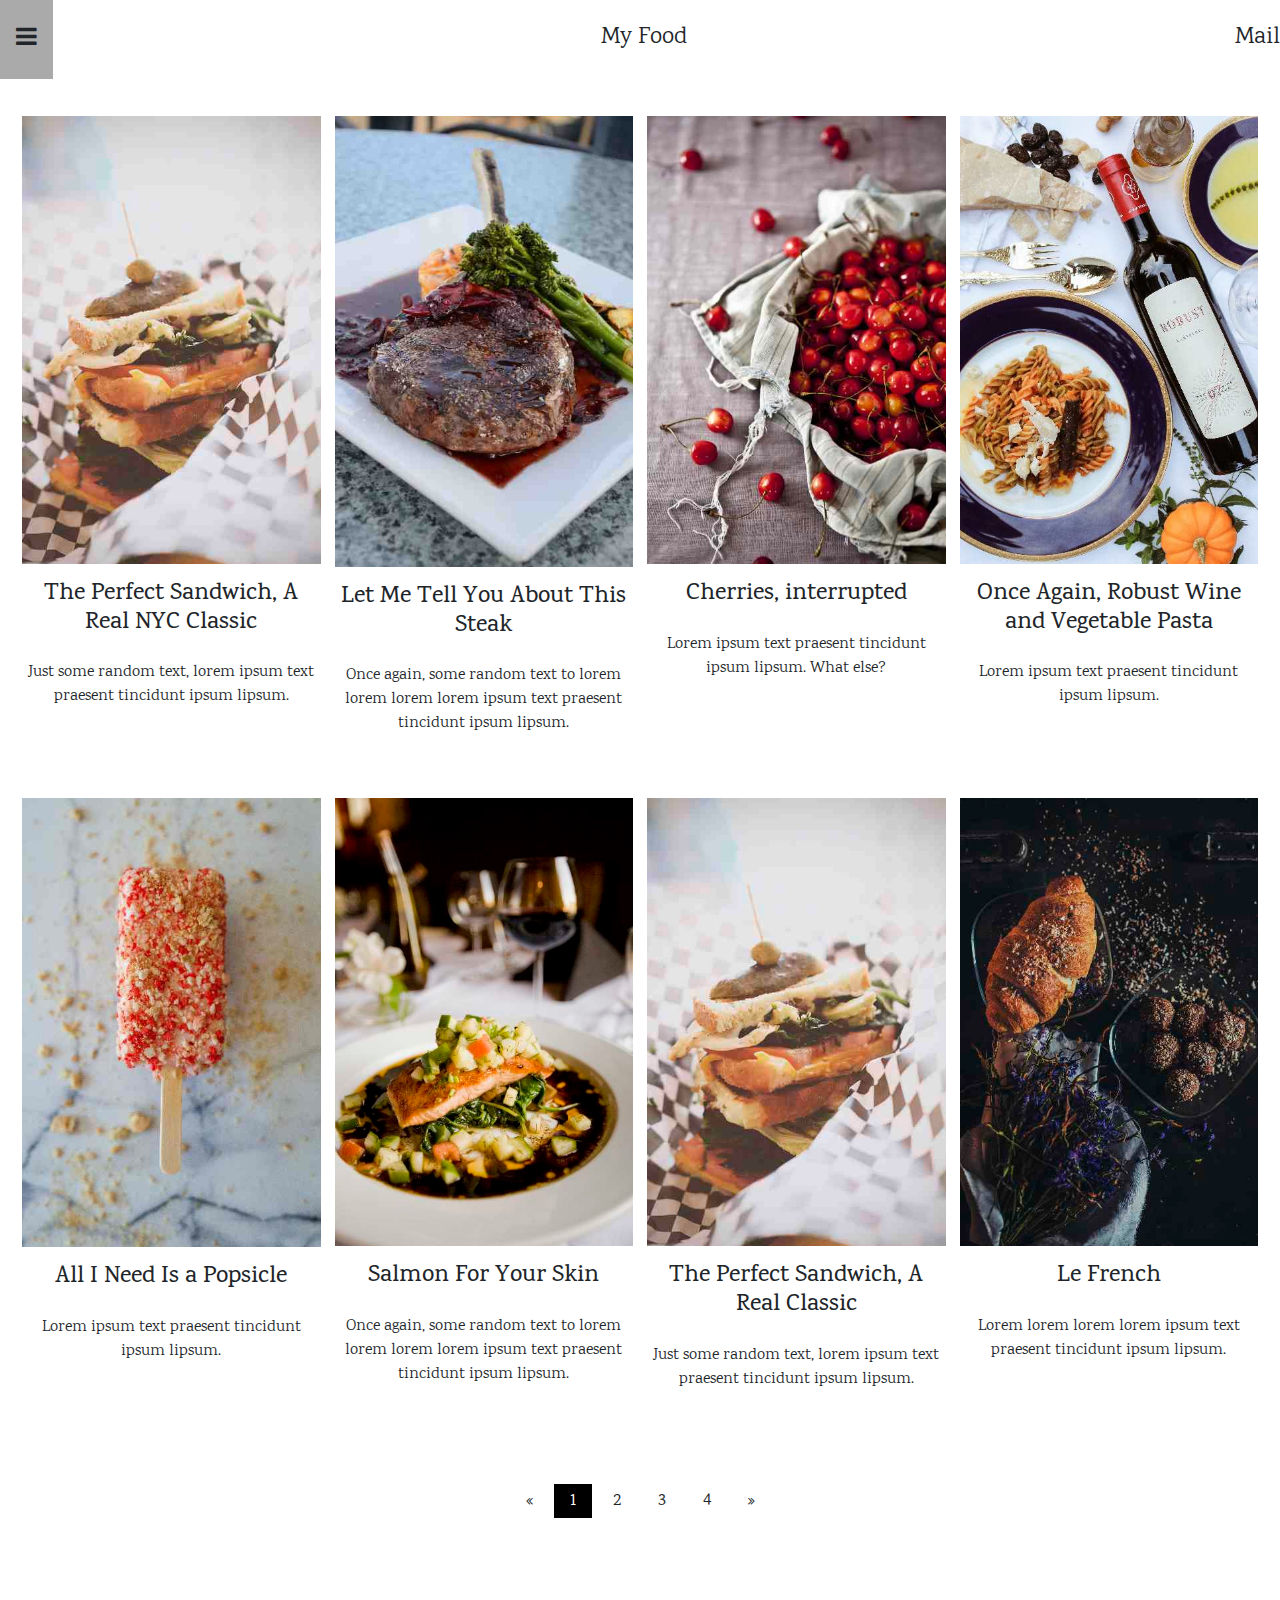
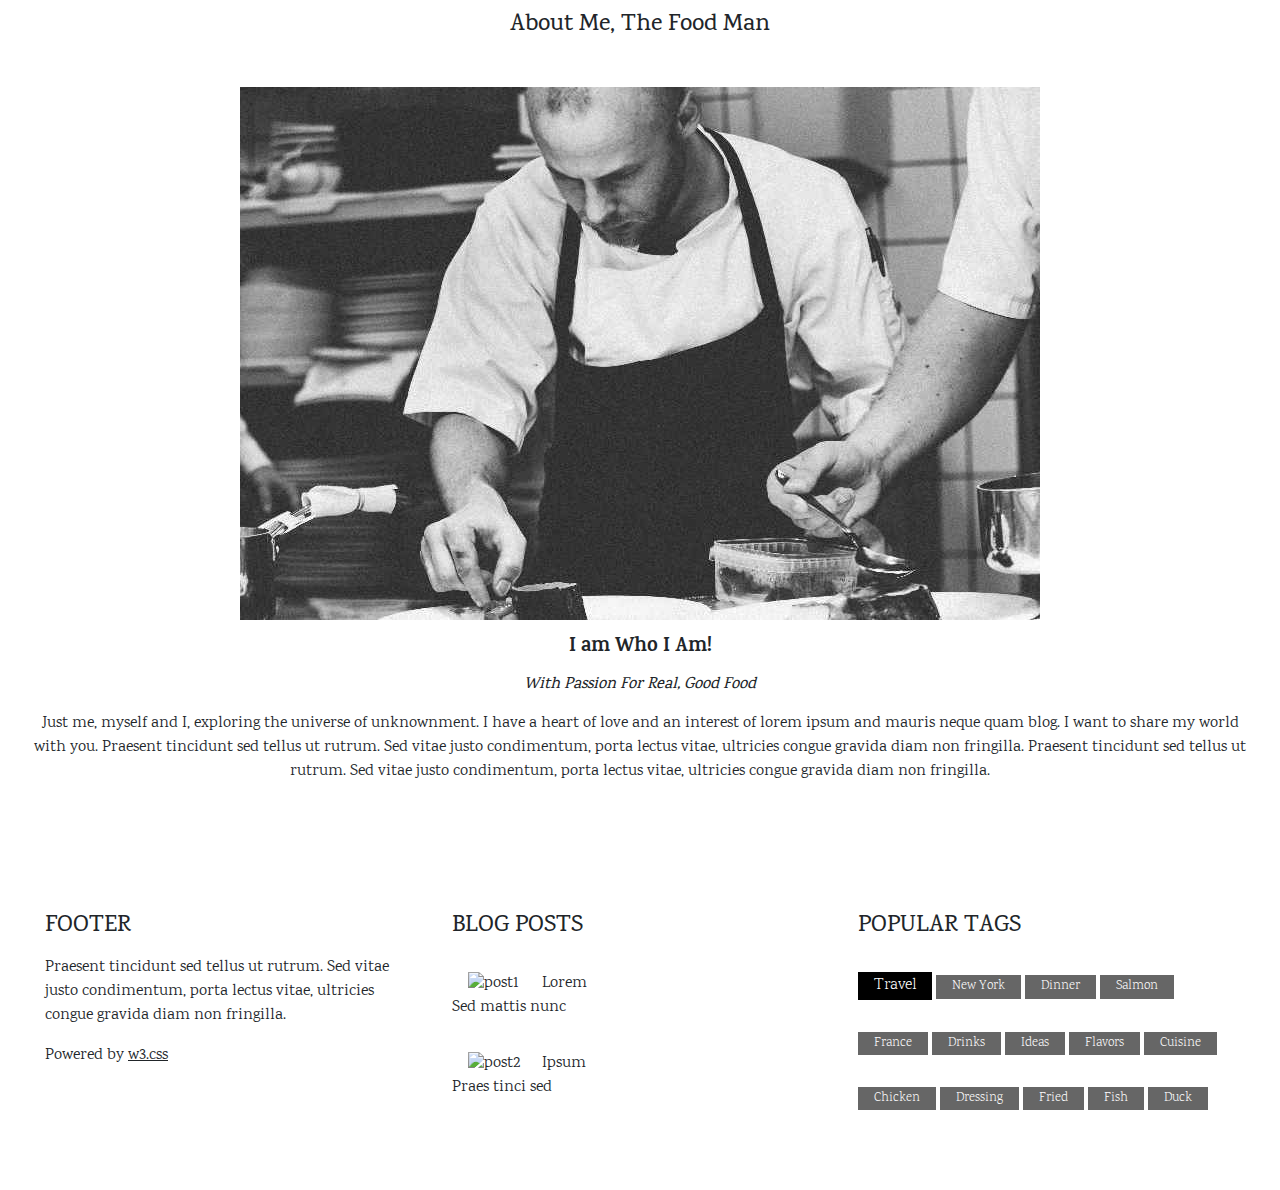
==== index.html @ 3007dddf "Initial commit" ====
<!DOCTYPE html>
<html lang="en">
<head>
    <meta charset="UTF-8">
    <meta http-equiv="X-UA-Compatible" content="IE=edge">
    <meta name="viewport" content="width=device-width, initial-scale=1.0">
    <!-- custom css link -->
    <link rel="stylesheet" href="indexCSS.css">
    <!-- bootstrap link -->
    <link rel="stylesheet" href="bootstrap.css">
    <!-- font awesome link -->
    <link rel="stylesheet" href="https://cdnjs.cloudflare.com/ajax/libs/font-awesome/4.7.0/css/font-awesome.min.css">
    <!-- google fonts -->
    <link rel="stylesheet" href="https://fonts.googleapis.com/css?family=Karma">
    <!-- link custom javascript -->
    <script src="indexJS.js"></script>
    <title>Food Blog</title>
</head>
<body>

    <!-- side navbar -->
     <nav class="position-fixed vh-100 display-6 font-weight-normal bg-white" id="side-nav">
        <a href="#link" class="d-block w-100 pl-4 py-4" onclick="closeSideNav()">Close Menu</a>
        <div>
            <a href="#food" class="d-block w-100 pl-4 py-4">Food</a>
            <a href="#about" class="d-block w-100 pl-4 py-4">About</a>
        </div>
    </nav>
    
    <div class="main-content mx-auto">

        <!-- top bar -->
        <div class="display-6 font-weight-normal bg-white position-fixed fixed-top" id="top-bar">
            <div class="overflow-auto mx-auto" style="max-width: 1400px;">
                <div class="float-left px-3 py-4" onclick="openSideNav()"><i class="fa fa-bars"></i></div>
                <div class="float-right py-4">Mail</div>
                <div class="py-4 text-center">My Food</div>
            </div>
        </div>

        <!-- food section -->
        <div class="container" id="food">

            <!-- food images and description -->
            <div class="row">
                <div class="col-sm-3 col-12 my-3 no-gutters">
                    <div class="container-fluid">
                        <img src="foodBlog-images/dish1.jpg" class="w-100" alt="Sandwich">
                        <h1>The Perfect Sandwich, A Real NYC Classic</h1>
                        <p>Just some random text, lorem ipsum text praesent tincidunt ipsum lipsum.</p>
                    </div>
                </div>
                <div class="col-sm-3 col-12 my-3 no-gutters">
                    <div class="container-fluid">
                        <img src="foodBlog-images/dish2.jpg" class="w-100" alt="Steak">
                        <h1>Let Me Tell You About This Steak</h1>
                        <p>Once again, some random text to lorem lorem lorem lorem ipsum text praesent tincidunt ipsum lipsum.</p>
                    </div>
                </div>
                <div class="col-sm-3 col-12 my-3 no-gutters">
                    <div class="container-fluid">
                        <img src="foodBlog-images/dish3.jpg" class="w-100" alt="Cherries">
                        <h1>Cherries, interrupted</h1>
                        <p>Lorem ipsum text praesent tincidunt ipsum lipsum. What else?</p>
                    </div>
                </div>
                <div class="col-sm-3 col-12 my-3 no-gutters">
                    <div class="container-fluid">
                        <img src="foodBlog-images/dish4.jpg" class="w-100" alt="Pasta">
                        <h1>Once Again, Robust Wine and Vegetable Pasta</h1>
                        <p>Lorem ipsum text praesent tincidunt ipsum lipsum.</p>
                    </div>
                </div>
                <div class="col-sm-3 col-12 my-3 no-gutters">
                    <div class="container-fluid">
                        <img src="foodBlog-images/dish5.jpg" class="w-100" alt="Popsicle">
                        <h1>All I Need Is a Popsicle</h1>
                        <p>Lorem ipsum text praesent tincidunt ipsum lipsum.</p>
                    </div>
                </div>
                <div class="col-sm-3 col-12 my-3 no-gutters">
                    <div class="container-fluid">
                        <img src="foodBlog-images/dish6.jpg" class="w-100" alt="Salmon">
                        <h1>Salmon For Your Skin</h1>
                        <p>Once again, some random text to lorem lorem lorem lorem ipsum text praesent tincidunt ipsum lipsum.</p>
                    </div>
                </div>
                <div class="col-sm-3 col-12 my-3 no-gutters">
                    <div class="container-fluid">
                        <img src="foodBlog-images/dish7.jpg" class="w-100" alt="Sandwich">
                        <h1>The Perfect Sandwich, A Real Classic</h1>
                        <p>Just some random text, lorem ipsum text praesent tincidunt ipsum lipsum.</p>
                    </div>
                </div>
                <div class="col-sm-3 col-12 my-3 no-gutters">
                    <div class="container-fluid">
                        <img src="foodBlog-images/dish8.jpg" class="w-100" alt="Croissant">
                        <h1>Le French</h1>
                        <p>Lorem lorem lorem lorem ipsum text praesent tincidunt ipsum lipsum.</p>
                    </div>
                </div>
            </div>

            <!-- pagination -->
            <div class="pagination justify-content-center">
                <div style="font-size: 18px;">
                    <a href="#link1" class="px-3 py-1"><i class="fa fa-angle-double-left"></i></a>
                    <a href="#link1" class="bg-dark text-white px-3 py-1">1</a>
                    <a href="#link1" class="px-3 py-1">2</a>
                    <a href="#link1" class="px-3 py-1">3</a>
                    <a href="#link1" class="px-3 py-1">4</a>
                    <a href="#link1" class="px-3 py-1"><i class="fa fa-angle-double-right"></i></a>
                </div>
            </div>
        </div>

        <!-- about section -->
        <div class="container py-5" id="about">
            <h1 class="text-center my-5">About Me, The Food Man</h1>
            <div class="container">
                <img src="foodBlog-images/chef.jpg" class="d-block mx-auto" alt="Chef">
                <h2 class="text-center my-3">I am Who I Am!</h2>
                <h4 class="text-center my-3"><i>With Passion For Real, Good Food</i></h4>
                <p class="text-center my-3">Just me, myself and I, exploring the universe of unknownment.
                    I have a heart of love and an interest of lorem ipsum and mauris neque quam blog.
                    I want to share my world with you. Praesent tincidunt sed tellus ut rutrum.
                    Sed vitae justo condimentum, porta lectus vitae, ultricies congue gravida diam non fringilla.
                    Praesent tincidunt sed tellus ut rutrum. Sed vitae justo condimentum, porta lectus vitae, ultricies congue gravida diam non fringilla.</p>
            </div>
        </div>

        <!-- footer section -->
        <div class="container py-5" id="footer">
            <div class="row">
                <div class="col-sm-4 col-12">
                    <div class="container no-gutters">
                        <h1 class="text-left my-3">FOOTER</h1>
                        <p class="text-left my-3">Praesent tincidunt sed tellus ut rutrum.
                            Sed vitae justo condimentum, porta lectus vitae, ultricies congue gravida diam non fringilla.</p>
                        <p class="text-left my-3">Powered by <a href="#link" class="text-decoration-underline">w3.css</a></p>

                    </div>
                </div>
                <div class="col-sm-4 col-12">
                    <div class="container no-gutters">
                        <h1 class="text-left  my-3">BLOG POSTS</h1>
                        <ul class="list-unstyled">
                            <li class="py-3"><img src="foodblog-images/popular-post1.jpg" class="px-3 float-left" alt="post1"><span>Lorem</span><br><span>Sed mattis nunc</span></li>
                            <li class="py-3"><img src="foodblog-images/popular-post2.jpg" class="px-3 float-left" alt="post2"><span>Ipsum</span><br><span>Praes tinci sed</span></li>
                        </ul>
                    </div>
                </div>
                <div class="col-sm-4 col-12">
                    <div class="container no-gutters">
                        <h1 class="text-left  my-3">POPULAR TAGS</h1>
                        <div>
                            <p>
                                <span class="bg-dark display-7 text-white py-1 px-3 my-3 d-inline-block">Travel</span>
                                <span class="bg-grey display-8 text-white py-1 px-3 my-3 d-inline-block">New York</span>
                                <span class="bg-grey display-8 text-white py-1 px-3 my-3 d-inline-block">Dinner</span>
                                <span class="bg-grey display-8 text-white py-1 px-3 my-3 d-inline-block">Salmon</span>
                                <span class="bg-grey display-8 text-white py-1 px-3 my-3 d-inline-block">France</span>
                                <span class="bg-grey display-8 text-white py-1 px-3 my-3 d-inline-block">Drinks</span>
                                <span class="bg-grey display-8 text-white py-1 px-3 my-3 d-inline-block">Ideas</span>
                                <span class="bg-grey display-8 text-white py-1 px-3 my-3 d-inline-block">Flavors</span>
                                <span class="bg-grey display-8 text-white py-1 px-3 my-3 d-inline-block">Cuisine</span>
                                <span class="bg-grey display-8 text-white py-1 px-3 my-3 d-inline-block">Chicken</span>
                                <span class="bg-grey display-8 text-white py-1 px-3 my-3 d-inline-block">Dressing</span>
                                <span class="bg-grey display-8 text-white py-1 px-3 my-3 d-inline-block">Fried</span>
                                <span class="bg-grey display-8 text-white py-1 px-3 my-3 d-inline-block">Fish</span>
                                <span class="bg-grey display-8 text-white py-1 px-3 my-3 d-inline-block">Duck</span></p>
                        </div>

                    </div>
                </div>
            </div>
        </div>

    </div>
</body>
</html>
---- indexCSS.css ----
*{
    margin: 0;
    padding: 0;
    box-sizing: border-box;
    /* border: 1px solid red; */
}

html{
    scroll-behavior: smooth;
}

.main-content{
    max-width: 1400px;
}

body,h1,h2,h3,h4,h5,h6{
    font-family: "Karma", sans-serif !important;
}

/* top bar */

#top-bar div div:first-child:hover{
    background-color: #aaaaaa;
}

/* side bar */
#side-nav{
    min-width: 300px;
    width: 40%;
    top: 0;
    left: -1000%;
    z-index: 2000;
    color: #000 !important;
    transition: all 0.5s;
}

#side-nav a:hover{
    background-color: #cecece;
}

/* food scetion */

#food>div{
    padding: 100px 0px 50px 0px;
}

#food div div div h1{
    font-size: 24px;
    text-align: center;
    margin: 16px 0px 24px 0px;
}

#food>div>div>div>p{
    text-align: center;
    margin: 16px 0px 30px 0px;
}

/* pagination */
.pagination a i{
    font-size: 12px;
}

.pagination a:hover{
    color: #fff;
    background-color: #000;
}

/* about section */

#about h1{
    font-size: 24px;
}

#about div img{
    max-width: 100%;
    width: 800px;
}

#about div h2{
    font-size: 20px;
    font-weight: bold;
}

#about div h4{
    font-size: 16px;
}

#footer h1{
    font-size: 24px;
}

#footer img{
    width: 90px;
}

#footer ul li:hover{
    background-color: #cccccc;
}
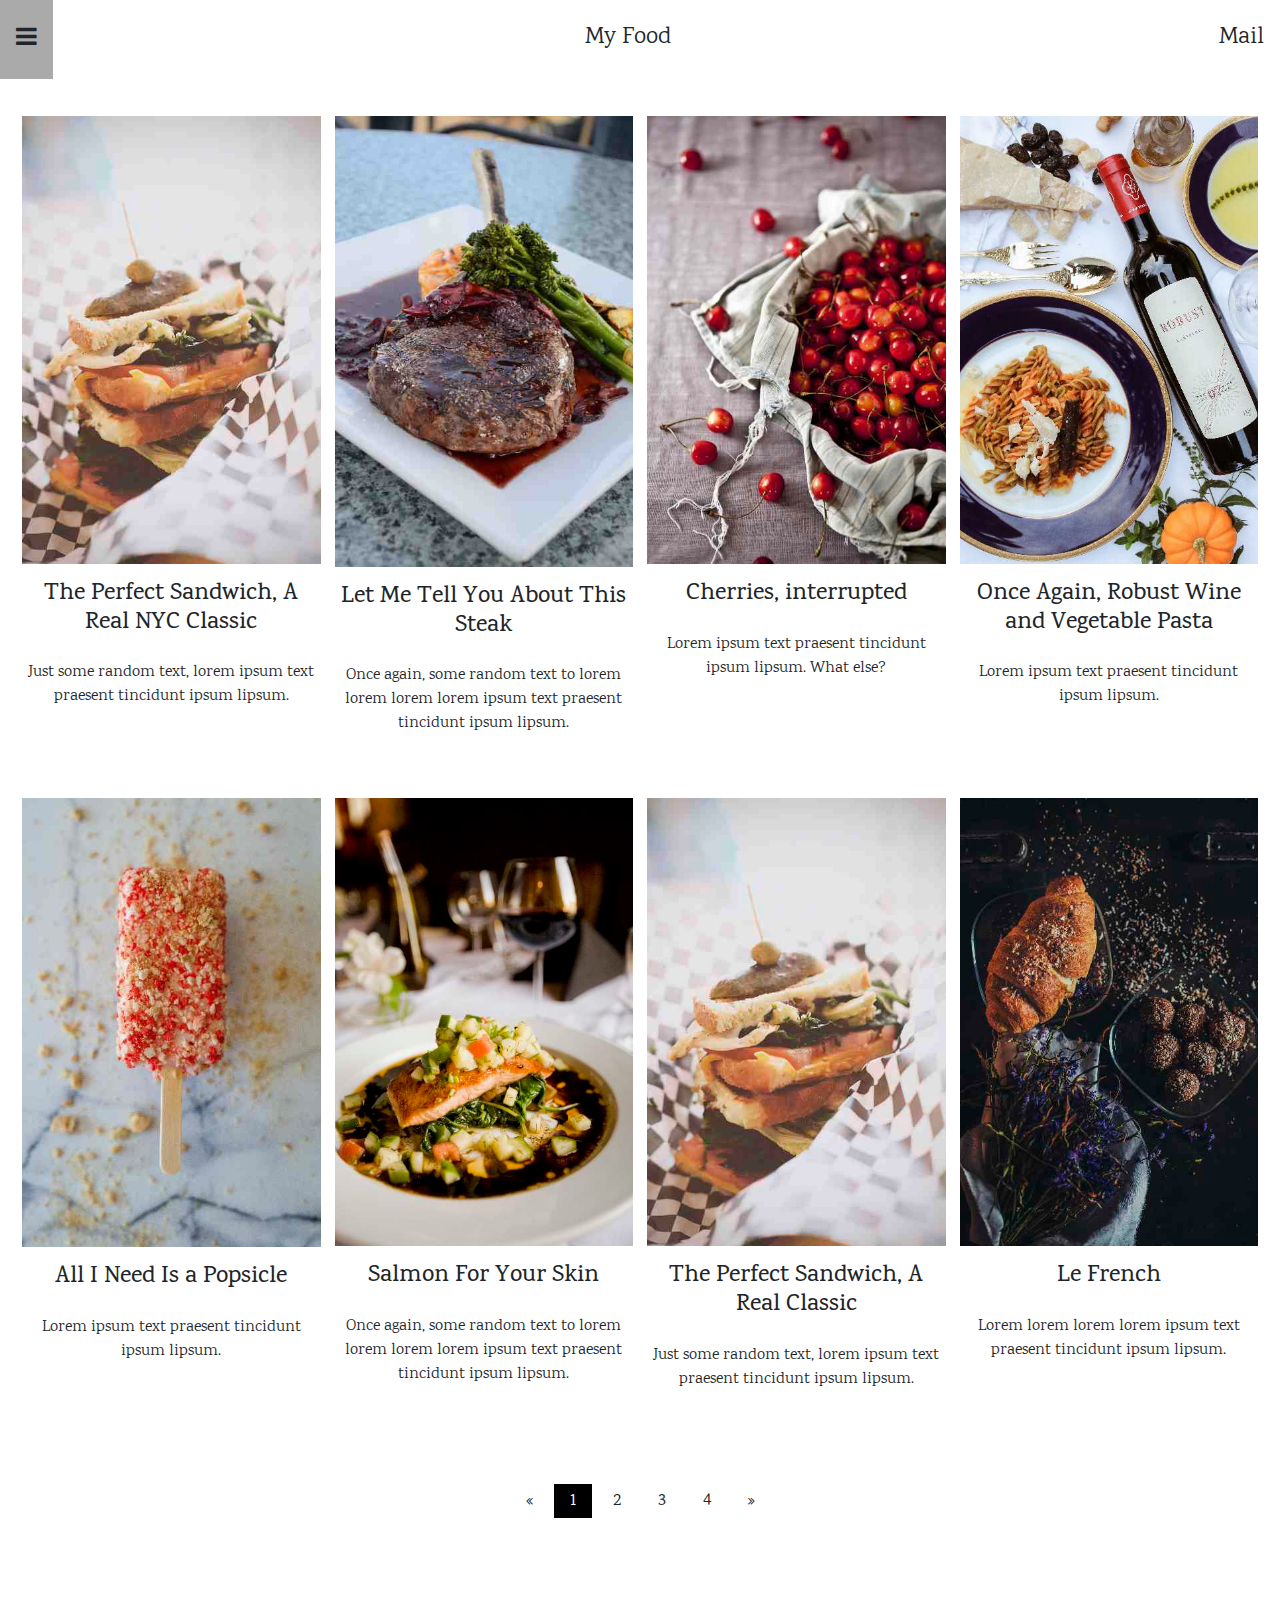
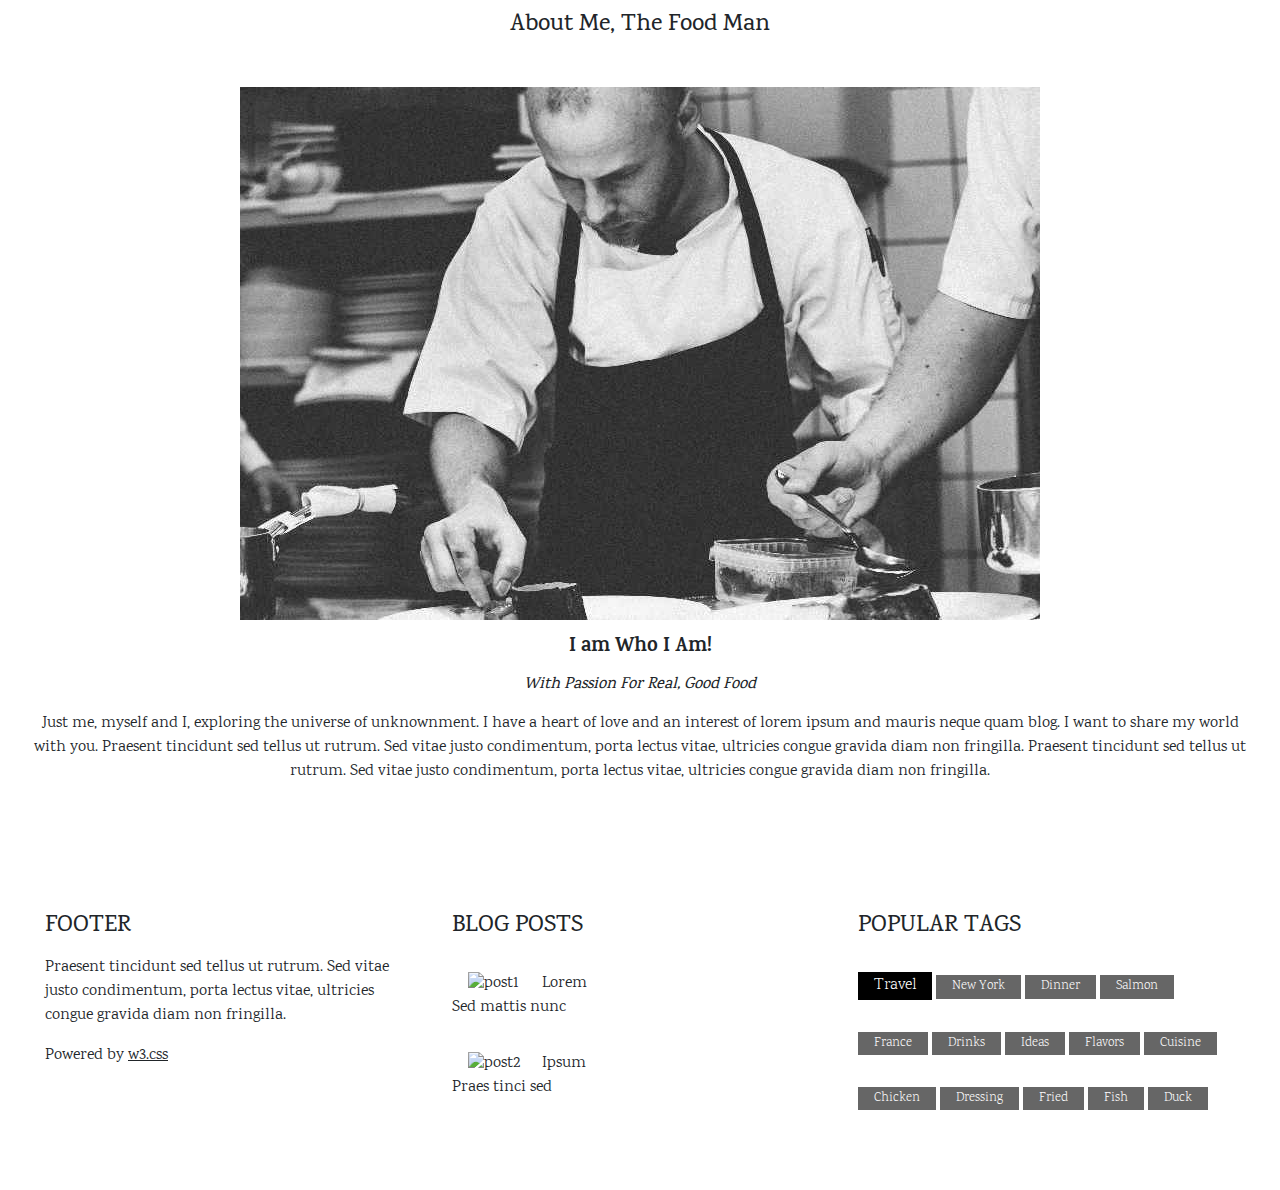
==== commit ed9e94c7: "Update top bar in index.html" ====
--- a/index.html
+++ b/index.html
@@ -33,8 +33,8 @@
         <div class="display-6 font-weight-normal bg-white position-fixed fixed-top" id="top-bar">
             <div class="overflow-auto mx-auto" style="max-width: 1400px;">
                 <div class="float-left px-3 py-4" onclick="openSideNav()"><i class="fa fa-bars"></i></div>
-                <div class="float-right py-4">Mail</div>
-                <div class="py-4 text-center">My Food</div>
+                <div class="float-right px-3 py-4">Mail</div>
+                <div class="py-4 text-center"><a href="#food">My Food</a></div>
             </div>
         </div>
 
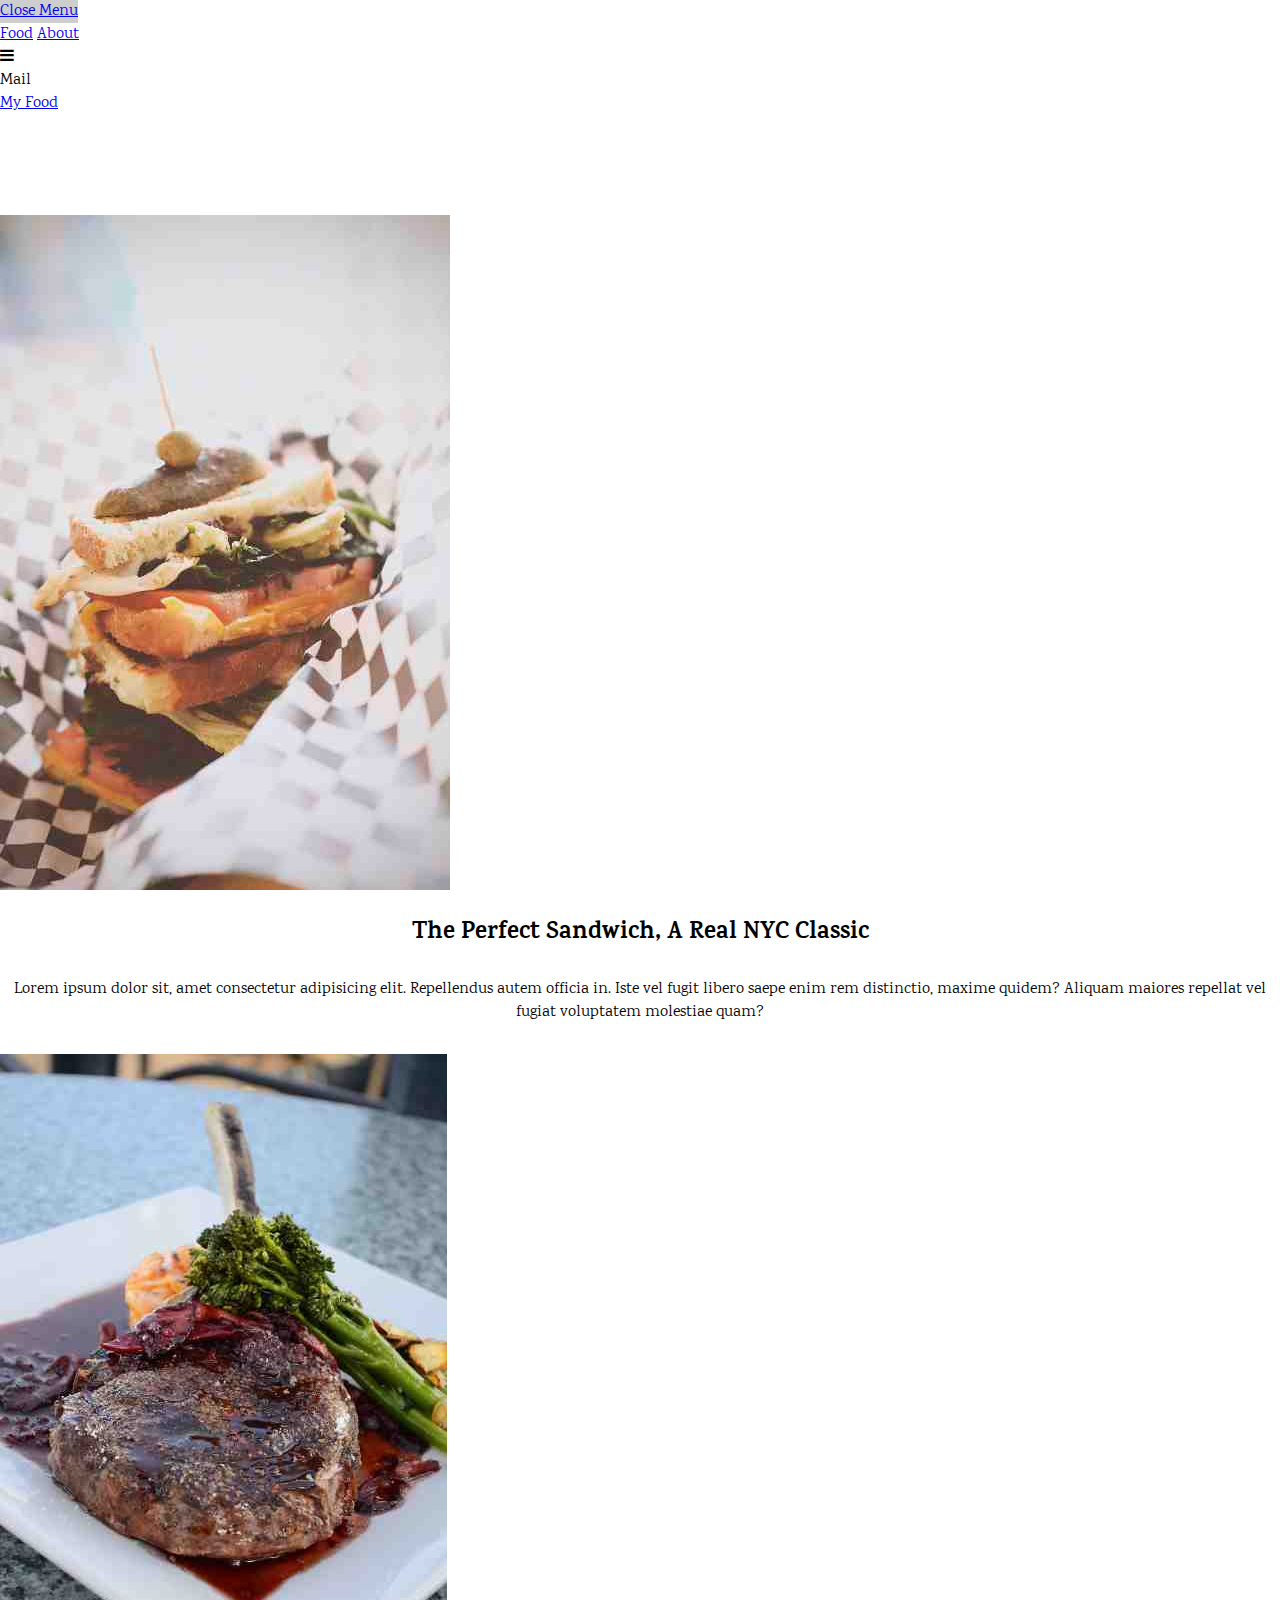
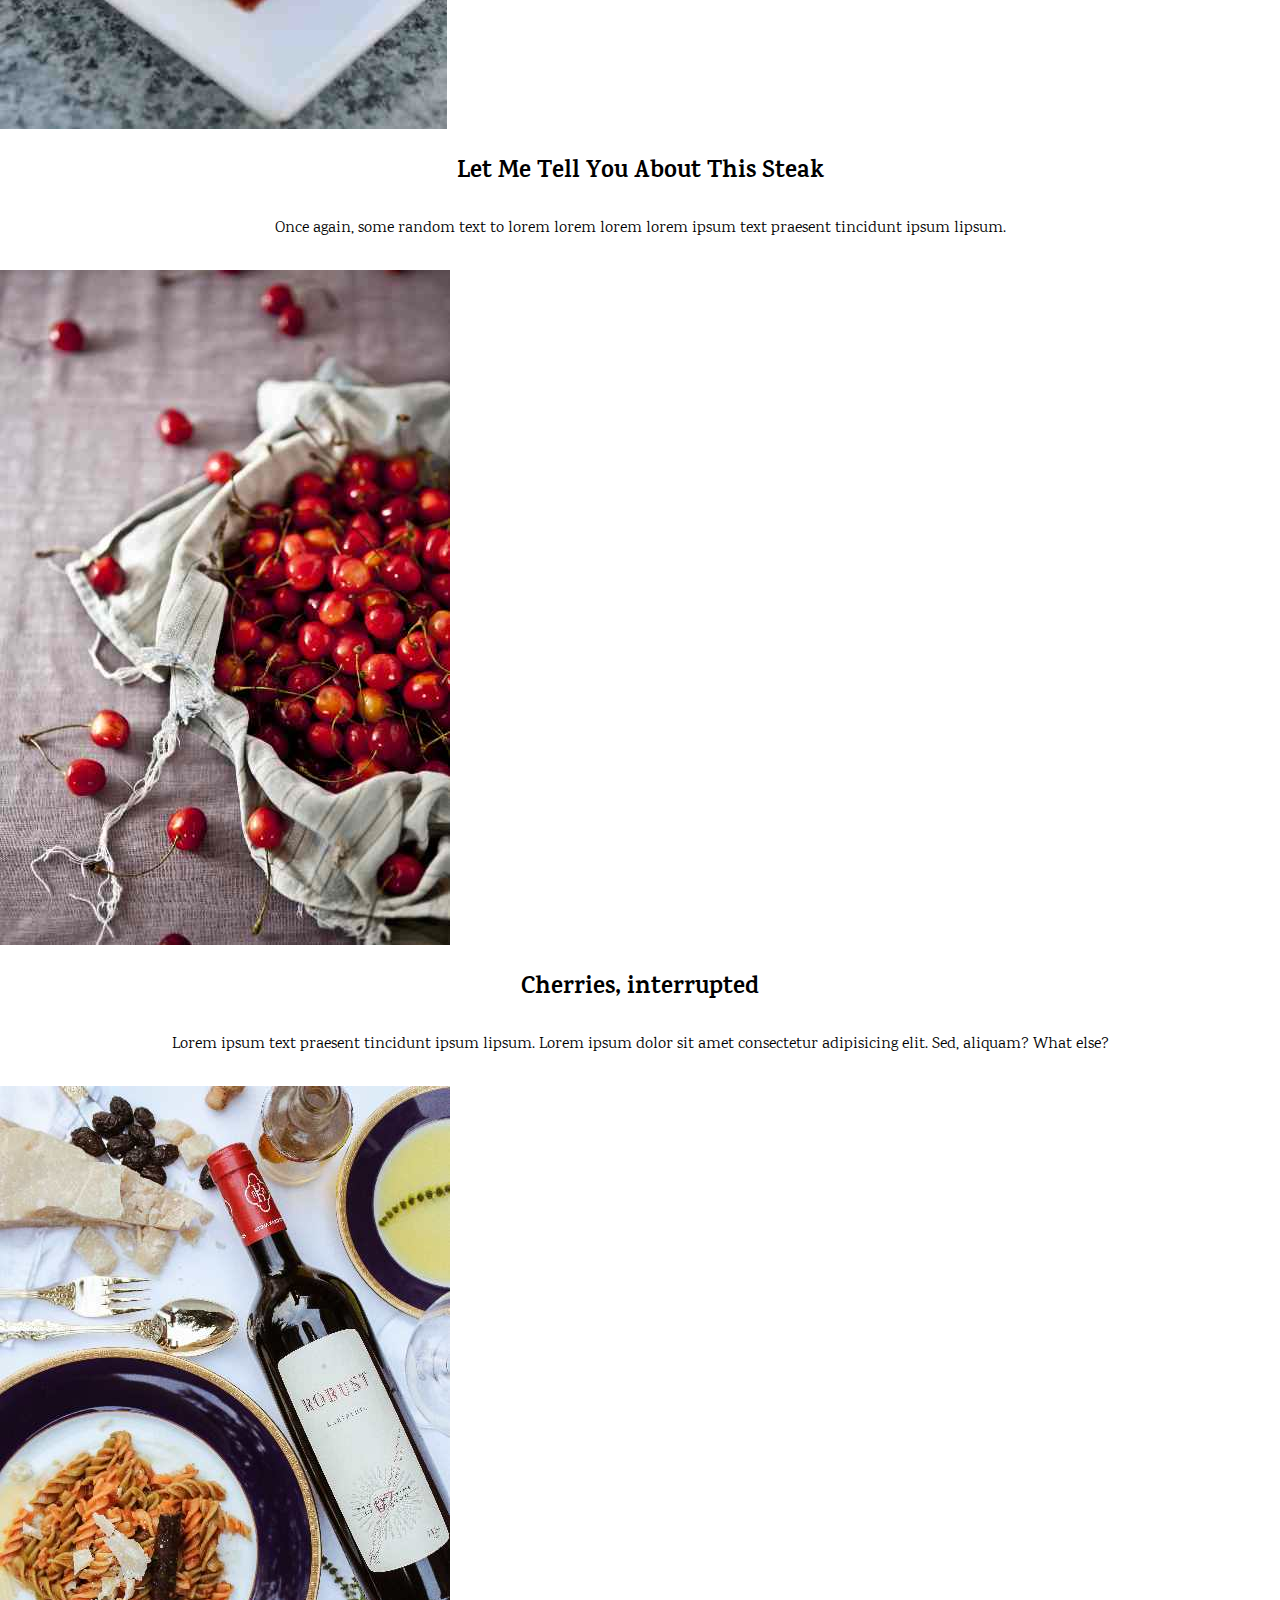
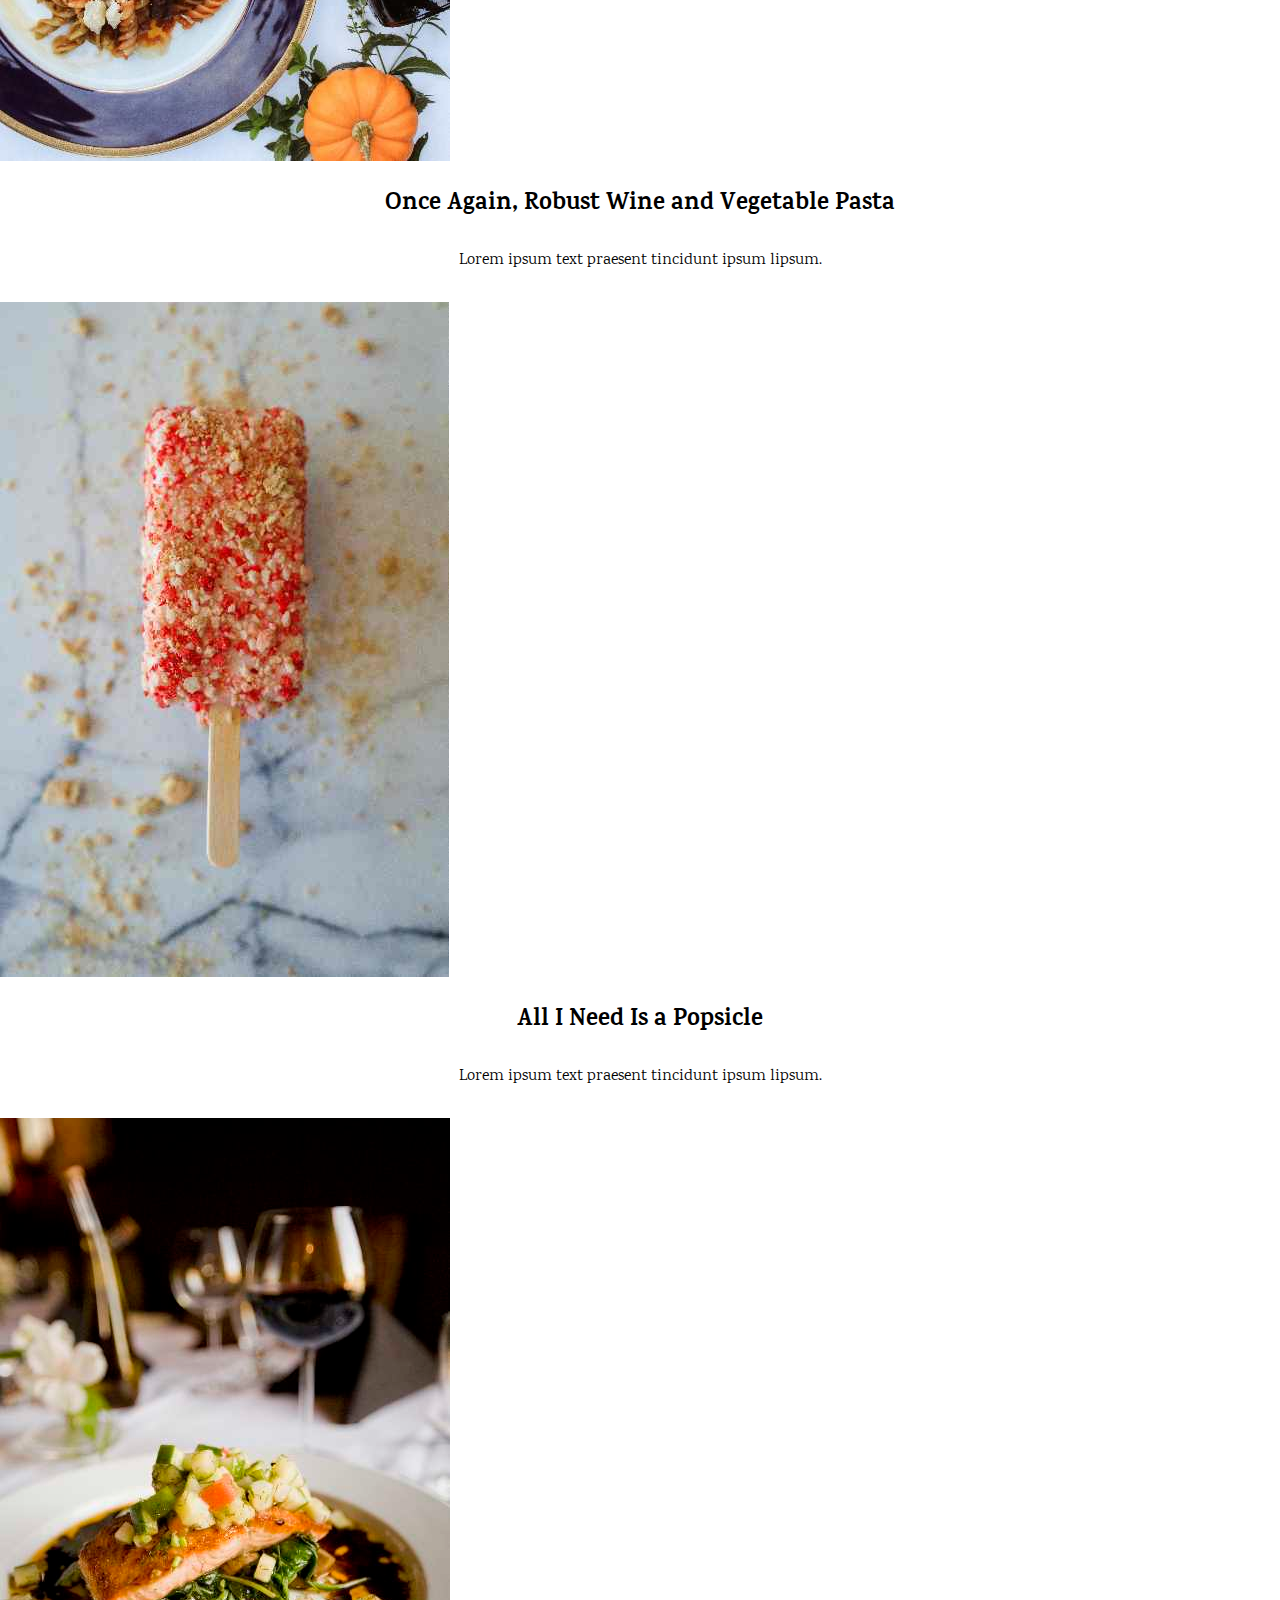
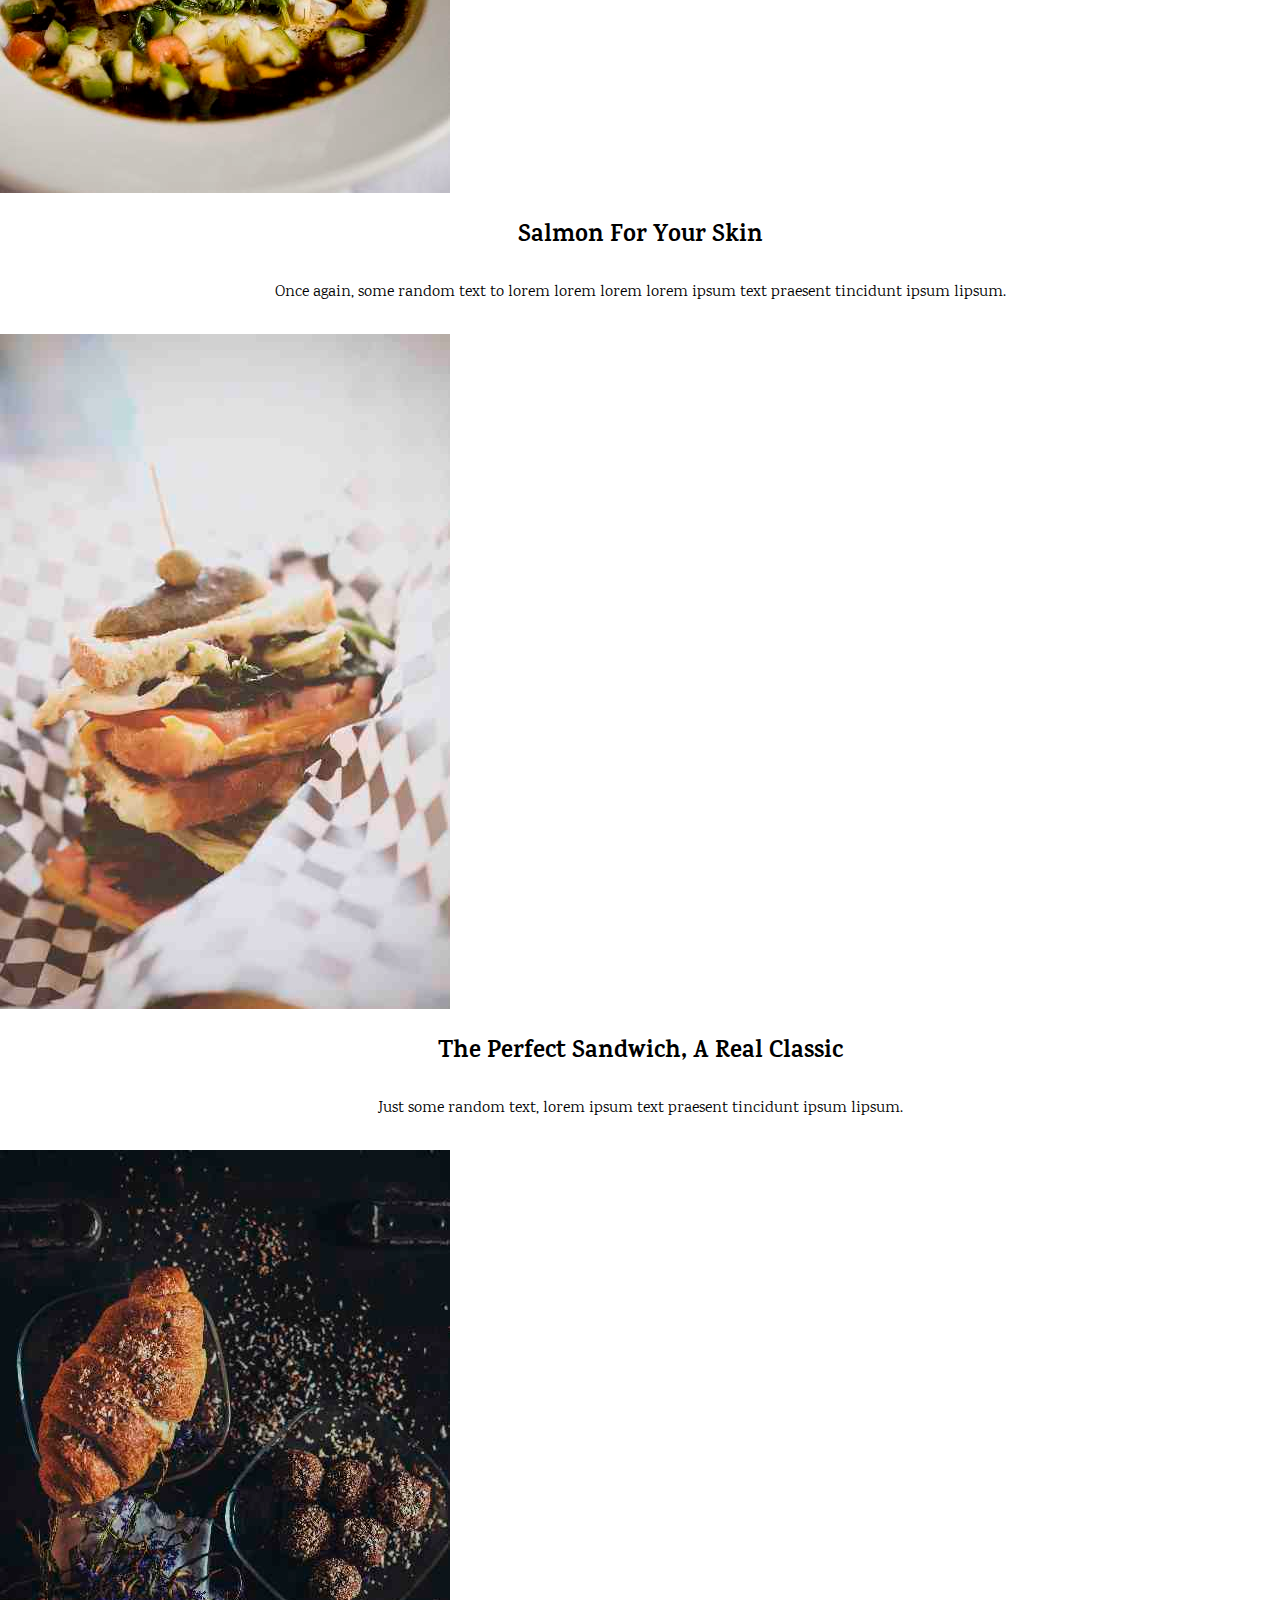
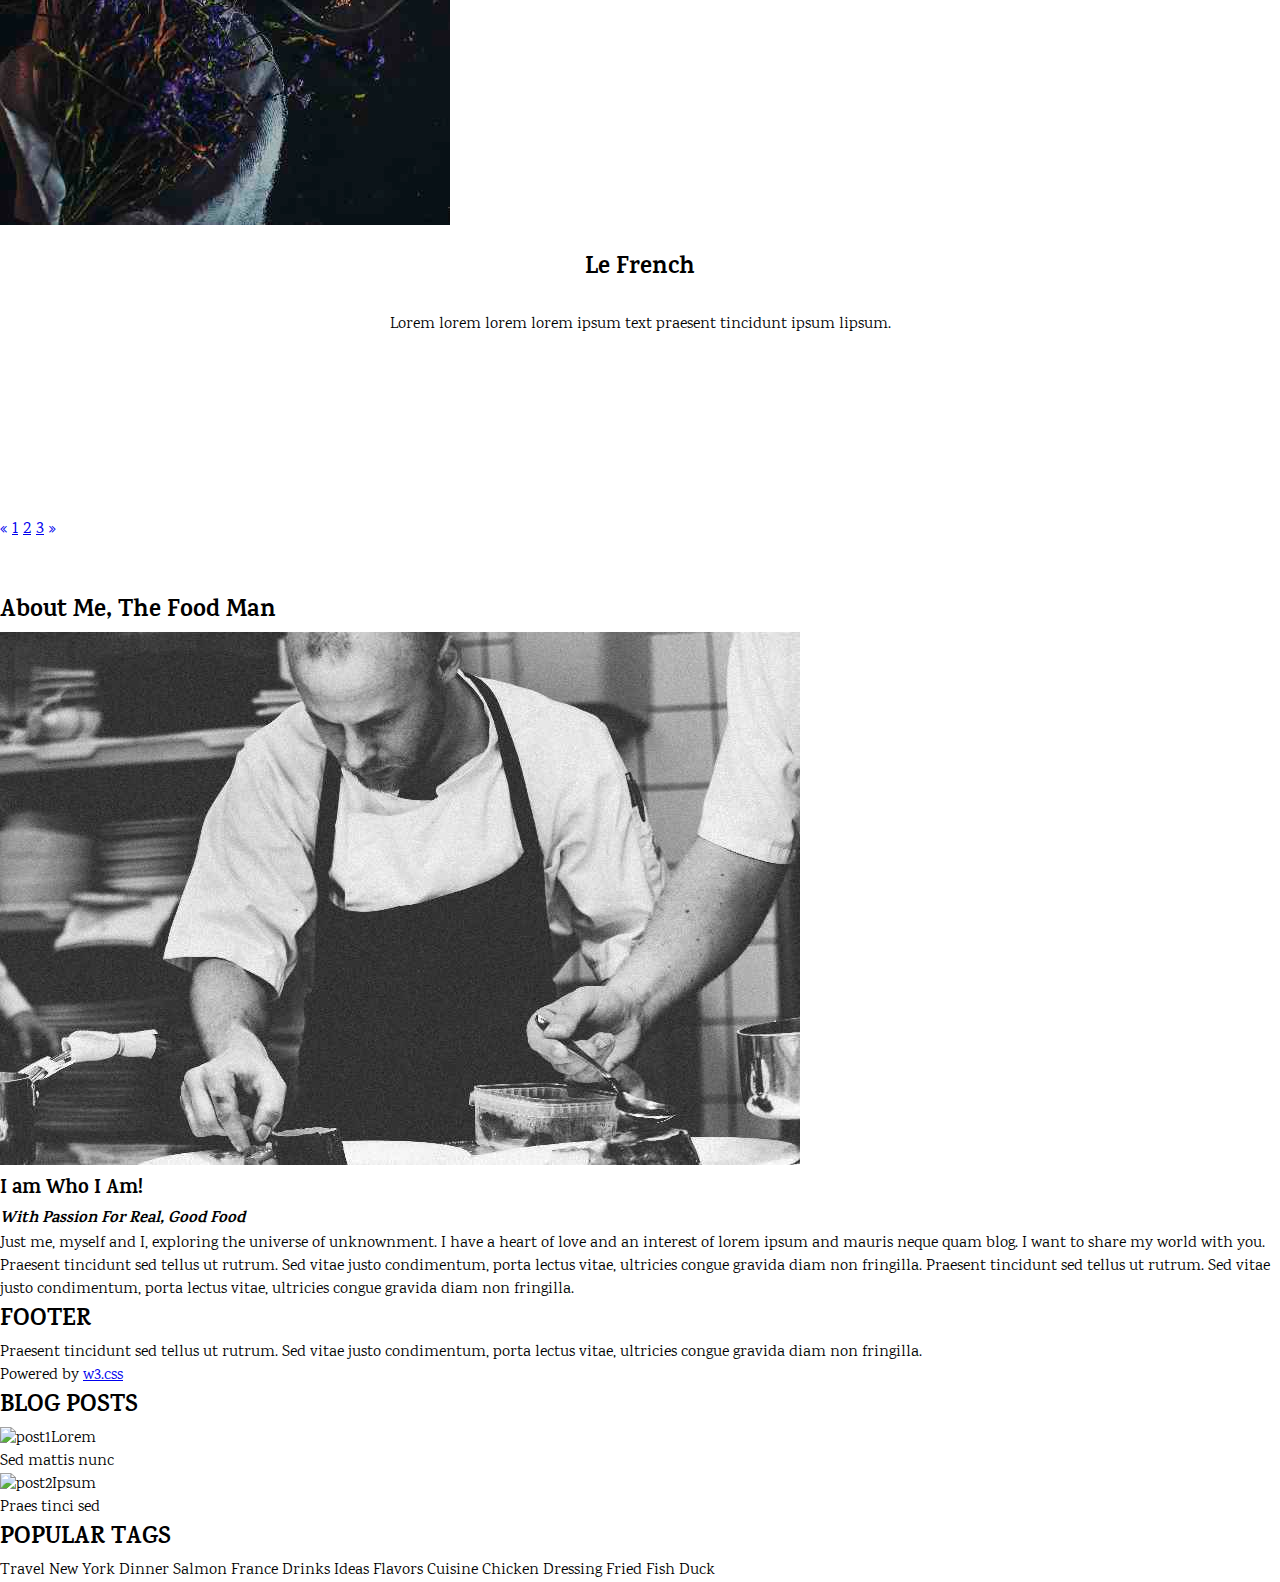
==== commit 54e53d6c: "Update food post description and pagination in index.html" ====
--- a/index.html
+++ b/index.html
@@ -22,8 +22,8 @@
      <nav class="position-fixed vh-100 display-6 font-weight-normal bg-white" id="side-nav">
         <a href="#link" class="d-block w-100 pl-4 py-4" onclick="closeSideNav()">Close Menu</a>
         <div>
-            <a href="#food" class="d-block w-100 pl-4 py-4">Food</a>
-            <a href="#about" class="d-block w-100 pl-4 py-4">About</a>
+            <a href="#food" class="d-block w-100 pl-4 py-4" onclick="closeSideNav()">Food</a>
+            <a href="#about" class="d-block w-100 pl-4 py-4" onclick="closeSideNav()">About</a>
         </div>
     </nav>
     
@@ -47,7 +47,7 @@
                     <div class="container-fluid">
                         <img src="foodBlog-images/dish1.jpg" class="w-100" alt="Sandwich">
                         <h1>The Perfect Sandwich, A Real NYC Classic</h1>
-                        <p>Just some random text, lorem ipsum text praesent tincidunt ipsum lipsum.</p>
+                        <p>Lorem ipsum dolor sit, amet consectetur adipisicing elit. Repellendus autem officia in. Iste vel fugit libero saepe enim rem distinctio, maxime quidem? Aliquam maiores repellat vel fugiat voluptatem molestiae quam?</p>
                     </div>
                 </div>
                 <div class="col-sm-3 col-12 my-3 no-gutters">
@@ -61,7 +61,7 @@
                     <div class="container-fluid">
                         <img src="foodBlog-images/dish3.jpg" class="w-100" alt="Cherries">
                         <h1>Cherries, interrupted</h1>
-                        <p>Lorem ipsum text praesent tincidunt ipsum lipsum. What else?</p>
+                        <p>Lorem ipsum text praesent tincidunt ipsum lipsum. Lorem ipsum dolor sit amet consectetur adipisicing elit. Sed, aliquam? What else?</p>
                     </div>
                 </div>
                 <div class="col-sm-3 col-12 my-3 no-gutters">
@@ -108,7 +108,6 @@
                     <a href="#link1" class="bg-dark text-white px-3 py-1">1</a>
                     <a href="#link1" class="px-3 py-1">2</a>
                     <a href="#link1" class="px-3 py-1">3</a>
-                    <a href="#link1" class="px-3 py-1">4</a>
                     <a href="#link1" class="px-3 py-1"><i class="fa fa-angle-double-right"></i></a>
                 </div>
             </div>
--- a/indexCSS.css
+++ b/indexCSS.css
@@ -56,6 +56,10 @@
 }
 
 /* pagination */
+.pagination a{
+    transition: border-radius 0.2s ease-in;
+}
+
 .pagination a i{
     font-size: 12px;
 }
@@ -63,6 +67,7 @@
 .pagination a:hover{
     color: #fff;
     background-color: #000;
+    border-radius: 20%;
 }
 
 /* about section */
@@ -94,5 +99,5 @@
 }
 
 #footer ul li:hover{
-    background-color: #cccccc;
+    background-color: #bbbbbb;
 }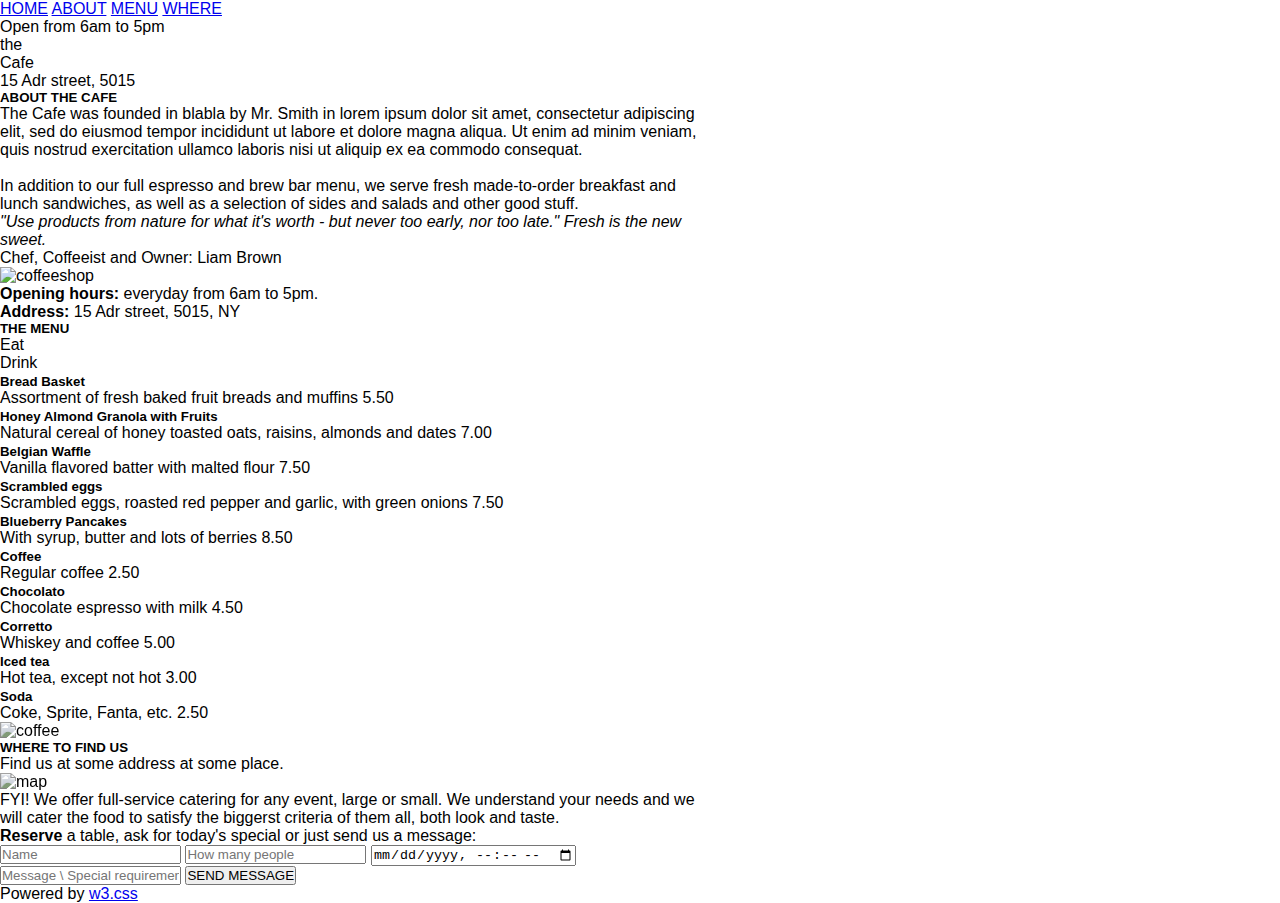
==== commit ac9a2585: "Update index.html title" ====
--- a/index.html
+++ b/index.html
@@ -4,177 +4,149 @@
     <meta charset="UTF-8">
     <meta http-equiv="X-UA-Compatible" content="IE=edge">
     <meta name="viewport" content="width=device-width, initial-scale=1.0">
+    <title>Cafe Caffeteria</title>
+
     <!-- custom css link -->
     <link rel="stylesheet" href="indexCSS.css">
+
     <!-- bootstrap link -->
     <link rel="stylesheet" href="bootstrap.css">
-    <!-- font awesome link -->
+
+    <!-- javascript link-->
+    <script src="indexJS.js"></script>
+
+    <!-- fontawesome icons link -->
     <link rel="stylesheet" href="https://cdnjs.cloudflare.com/ajax/libs/font-awesome/4.7.0/css/font-awesome.min.css">
+
     <!-- google fonts -->
-    <link rel="stylesheet" href="https://fonts.googleapis.com/css?family=Karma">
-    <!-- link custom javascript -->
-    <script src="indexJS.js"></script>
-    <title>Food Blog</title>
+    <link rel="stylesheet" href="https://fonts.googleapis.com/css?family=Oswald">
+    <link rel="stylesheet" href="https://fonts.googleapis.com/css?family=Open Sans">
+    <link rel="stylesheet" href="https://fonts.googleapis.com/css?family=Inconsolata">
 </head>
 <body>
 
-    <!-- side navbar -->
-     <nav class="position-fixed vh-100 display-6 font-weight-normal bg-white" id="side-nav">
-        <a href="#link" class="d-block w-100 pl-4 py-4" onclick="closeSideNav()">Close Menu</a>
-        <div>
-            <a href="#food" class="d-block w-100 pl-4 py-4" onclick="closeSideNav()">Food</a>
-            <a href="#about" class="d-block w-100 pl-4 py-4" onclick="closeSideNav()">About</a>
+    <!-- top nav bar -->
+    <nav class="row bg-dark text-white display-9 py-2 px-3 position-fixed fixed-top">
+        <a href="#home" class="col-3 text-center py-2">HOME</a>
+        <a href="#about" class="col-3 text-center py-2">ABOUT</a>
+        <a href="#menu" class="col-3 text-center py-2">MENU</a>
+        <a href="#where" class="col-3 text-center py-2">WHERE</a>
+    </nav>
+
+    <!-- header section -->
+    <header class="position-relative" id="home">
+        <div class="position-absolute text-white d-sm-block d-none p-2">
+            <span class=" bg-dark px-2">Open from 6am to 5pm</span>
         </div>
-    </nav>
+        <div class="position-absolute text-white d-middle">
+            <span>the <br> Cafe</span>
+        </div>
+        <div class="position-absolute text-white p-2">
+            <span>15 Adr street, 5015</span>
+        </div>
+    </header>
+
+    <!-- main content -->
+    <div class="mx-auto" style="max-width: 700px;">
     
-    <div class="main-content mx-auto">
-
-        <!-- top bar -->
-        <div class="display-6 font-weight-normal bg-white position-fixed fixed-top" id="top-bar">
-            <div class="overflow-auto mx-auto" style="max-width: 1400px;">
-                <div class="float-left px-3 py-4" onclick="openSideNav()"><i class="fa fa-bars"></i></div>
-                <div class="float-right px-3 py-4">Mail</div>
-                <div class="py-4 text-center"><a href="#food">My Food</a></div>
+        <!-- about section -->
+        <div class="container display-7 pt-3" id="about">
+            <h5 class="text-center py-5"><span class="text-white bg-dark px-2 my-3">ABOUT THE CAFE</span></h5>
+            <p class="my-3">The Cafe was founded in blabla by Mr. Smith in lorem ipsum dolor sit amet, consectetur adipiscing elit, sed do eiusmod tempor incididunt ut labore et dolore magna aliqua. Ut enim ad minim veniam, quis nostrud exercitation ullamco laboris nisi ut aliquip ex ea commodo consequat.
+                <br><br>In addition to our full espresso and brew bar menu, we serve fresh made-to-order breakfast and lunch sandwiches, as well as a selection of sides and salads and other good stuff.</p>
+            <div class="container my-3 py-2">
+                <p class="my-3"><i>"Use products from nature for what it's worth - but never too early, nor too late." Fresh is the new sweet.</i></p>
+                <p class="my-3">Chef, Coffeeist and Owner: Liam Brown</p>
             </div>
+            <img src="cafe-images/coffeeshop.jpg" class="w-100" alt="coffeeshop">
+            <p class="my-3"><b>Opening hours:</b> everyday from 6am to 5pm.</p>
+            <p class="my-3"><b>Address:</b> 15 Adr street, 5015, NY</p>
         </div>
 
-        <!-- food section -->
-        <div class="container" id="food">
+        <!-- menu section -->
+        <div class="container display-7 pt-4" id="menu">
+            <h5 class="text-center py-5"><span class="text-white bg-dark px-2">THE MENU</span></h5>
 
-            <!-- food images and description -->
-            <div class="row">
-                <div class="col-sm-3 col-12 my-3 no-gutters">
-                    <div class="container-fluid">
-                        <img src="foodBlog-images/dish1.jpg" class="w-100" alt="Sandwich">
-                        <h1>The Perfect Sandwich, A Real NYC Classic</h1>
-                        <p>Lorem ipsum dolor sit, amet consectetur adipisicing elit. Repellendus autem officia in. Iste vel fugit libero saepe enim rem distinctio, maxime quidem? Aliquam maiores repellat vel fugiat voluptatem molestiae quam?</p>
-                    </div>
+            <!-- select menu -->
+            <div class="container no-gutters shadow  bg-white">
+                <div class="row py-2 px-3 shadow">
+                    <div class="col-6 no-gutters text-center menu-option-active" onclick="openMenu(this,0)">Eat</div>
+                    <div class="col-6 no-gutters text-center" onclick="openMenu(this,1)">Drink</div>
                 </div>
-                <div class="col-sm-3 col-12 my-3 no-gutters">
-                    <div class="container-fluid">
-                        <img src="foodBlog-images/dish2.jpg" class="w-100" alt="Steak">
-                        <h1>Let Me Tell You About This Steak</h1>
-                        <p>Once again, some random text to lorem lorem lorem lorem ipsum text praesent tincidunt ipsum lipsum.</p>
-                    </div>
-                </div>
-                <div class="col-sm-3 col-12 my-3 no-gutters">
-                    <div class="container-fluid">
-                        <img src="foodBlog-images/dish3.jpg" class="w-100" alt="Cherries">
-                        <h1>Cherries, interrupted</h1>
-                        <p>Lorem ipsum text praesent tincidunt ipsum lipsum. Lorem ipsum dolor sit amet consectetur adipisicing elit. Sed, aliquam? What else?</p>
-                    </div>
-                </div>
-                <div class="col-sm-3 col-12 my-3 no-gutters">
-                    <div class="container-fluid">
-                        <img src="foodBlog-images/dish4.jpg" class="w-100" alt="Pasta">
-                        <h1>Once Again, Robust Wine and Vegetable Pasta</h1>
-                        <p>Lorem ipsum text praesent tincidunt ipsum lipsum.</p>
-                    </div>
-                </div>
-                <div class="col-sm-3 col-12 my-3 no-gutters">
-                    <div class="container-fluid">
-                        <img src="foodBlog-images/dish5.jpg" class="w-100" alt="Popsicle">
-                        <h1>All I Need Is a Popsicle</h1>
-                        <p>Lorem ipsum text praesent tincidunt ipsum lipsum.</p>
-                    </div>
-                </div>
-                <div class="col-sm-3 col-12 my-3 no-gutters">
-                    <div class="container-fluid">
-                        <img src="foodBlog-images/dish6.jpg" class="w-100" alt="Salmon">
-                        <h1>Salmon For Your Skin</h1>
-                        <p>Once again, some random text to lorem lorem lorem lorem ipsum text praesent tincidunt ipsum lipsum.</p>
-                    </div>
-                </div>
-                <div class="col-sm-3 col-12 my-3 no-gutters">
-                    <div class="container-fluid">
-                        <img src="foodBlog-images/dish7.jpg" class="w-100" alt="Sandwich">
-                        <h1>The Perfect Sandwich, A Real Classic</h1>
-                        <p>Just some random text, lorem ipsum text praesent tincidunt ipsum lipsum.</p>
-                    </div>
-                </div>
-                <div class="col-sm-3 col-12 my-3 no-gutters">
-                    <div class="container-fluid">
-                        <img src="foodBlog-images/dish8.jpg" class="w-100" alt="Croissant">
-                        <h1>Le French</h1>
-                        <p>Lorem lorem lorem lorem ipsum text praesent tincidunt ipsum lipsum.</p>
-                    </div>
-                </div>
+                <!-- Eating menu -->
+                <ul class="container py-3 list-unstyled menu-active" id="eat">
+                    <li class="py-3">
+                        <h5 class="my-3">Bread Basket</h5>
+                        <p class="my-3">Assortment of fresh baked fruit breads and muffins 5.50</p>
+                    </li>
+                    <li class="py-3">
+                        <h5 class="my-3">Honey Almond Granola with Fruits</h5>
+                        <p class="my-3">Natural cereal of honey toasted oats, raisins, almonds and dates 7.00</p>
+                    </li>
+                    <li class="py-3">
+                        <h5 class="my-3">Belgian Waffle</h5>
+                        <p class="my-3">Vanilla flavored batter with malted flour 7.50</p>
+                    </li>
+                    <li class="py-3">
+                        <h5 class="my-3">Scrambled eggs</h5>
+                        <p class="my-3">Scrambled eggs, roasted red pepper and garlic, with green onions 7.50</p>
+                    </li>
+                    <li class="py-3">
+                        <h5 class="my-3">Blueberry Pancakes</h5>
+                        <p class="my-3">With syrup, butter and lots of berries 8.50</p>
+                    </li>
+                </ul>
+
+                <!-- drinking menu -->
+                <ul class="container py-3 list-unstyled" id="drink" style="top: 0;">
+                    <li class="py-3">
+                        <h5 class="my-3">Coffee</h5>
+                        <p class="my-3">Regular coffee 2.50</p>
+                    </li>
+                    <li class="py-3">
+                        <h5 class="my-3">Chocolato</h5>
+                        <p class="my-3">Chocolate espresso with milk 4.50</p>
+                    </li>
+                    <li class="py-3">
+                        <h5 class="my-3">Corretto</h5>
+                        <p class="my-3">Whiskey and coffee 5.00</p>
+                    </li>
+                    <li class="py-3">
+                        <h5 class="my-3">Iced tea</h5>
+                        <p class="my-3">Hot tea, except not hot 3.00</p>
+                    </li>
+                    <li class="py-3">
+                        <h5 class="my-3">Soda</h5>
+                        <p class="my-3">Coke, Sprite, Fanta, etc. 2.50</p>
+                    </li>
+                </ul>
             </div>
 
-            <!-- pagination -->
-            <div class="pagination justify-content-center">
-                <div style="font-size: 18px;">
-                    <a href="#link1" class="px-3 py-1"><i class="fa fa-angle-double-left"></i></a>
-                    <a href="#link1" class="bg-dark text-white px-3 py-1">1</a>
-                    <a href="#link1" class="px-3 py-1">2</a>
-                    <a href="#link1" class="px-3 py-1">3</a>
-                    <a href="#link1" class="px-3 py-1"><i class="fa fa-angle-double-right"></i></a>
-                </div>
-            </div>
+            <img src="cafe-images/coffee.jpg" class="w-100 mt-5" alt="coffee" style="filter: grayscale(70%);">
         </div>
 
-        <!-- about section -->
-        <div class="container py-5" id="about">
-            <h1 class="text-center my-5">About Me, The Food Man</h1>
-            <div class="container">
-                <img src="foodBlog-images/chef.jpg" class="d-block mx-auto" alt="Chef">
-                <h2 class="text-center my-3">I am Who I Am!</h2>
-                <h4 class="text-center my-3"><i>With Passion For Real, Good Food</i></h4>
-                <p class="text-center my-3">Just me, myself and I, exploring the universe of unknownment.
-                    I have a heart of love and an interest of lorem ipsum and mauris neque quam blog.
-                    I want to share my world with you. Praesent tincidunt sed tellus ut rutrum.
-                    Sed vitae justo condimentum, porta lectus vitae, ultricies congue gravida diam non fringilla.
-                    Praesent tincidunt sed tellus ut rutrum. Sed vitae justo condimentum, porta lectus vitae, ultricies congue gravida diam non fringilla.</p>
-            </div>
+        <!-- contact and address section -->
+        <div class="container display-7 py-5" id="where">
+            <h5 class="text-center my-5"><span class="text-white bg-dark px-2">WHERE TO FIND US</span></h5>
+            <p class="my-3">Find us at some address at some place.</p>
+            <img src="cafe-images/map.jpg" alt="map" class="my-3 w-100" style="filter: grayscale(70%);">
+            <p class="my-3"><span class="text-white bg-dark py-1 px-2">FYI!</span> We offer full-service catering for any event, large or small. We understand your needs and we will cater the food to satisfy the biggerst criteria of them all, both look and taste.</p>
+            <p class="my-3"><b>Reserve</b> a table, ask for today's special or just send us a message:</p>
+            <form action="" class="w-100">
+                <input type="text" name="name" placeholder="Name" class="w-100 p-3 my-2" required>
+                <input type="number" name="number" placeholder="How many people" class="w-100 p-3 my-2" required>
+                <input type="datetime-local" name="time" placeholder="Date and Time" class="w-100 p-3 my-2" required>
+                <input type="text" name="name" placeholder="Message \ Special requirements" class="w-100 p-3 my-2" required>
+                <button type="submit" class="text-white bg-dark py-2 px-3 my-3 border-none">SEND MESSAGE</button>
+            </form>
         </div>
+    </div>
 
-        <!-- footer section -->
-        <div class="container py-5" id="footer">
-            <div class="row">
-                <div class="col-sm-4 col-12">
-                    <div class="container no-gutters">
-                        <h1 class="text-left my-3">FOOTER</h1>
-                        <p class="text-left my-3">Praesent tincidunt sed tellus ut rutrum.
-                            Sed vitae justo condimentum, porta lectus vitae, ultricies congue gravida diam non fringilla.</p>
-                        <p class="text-left my-3">Powered by <a href="#link" class="text-decoration-underline">w3.css</a></p>
+    <!-- footer section -->
+    <footer class="py-5">
+        <p class="text-center display-7 my-3">Powered by <a href="#link" class="text-decoration-underline">w3.css</a></p>
+    </footer>
 
-                    </div>
-                </div>
-                <div class="col-sm-4 col-12">
-                    <div class="container no-gutters">
-                        <h1 class="text-left  my-3">BLOG POSTS</h1>
-                        <ul class="list-unstyled">
-                            <li class="py-3"><img src="foodblog-images/popular-post1.jpg" class="px-3 float-left" alt="post1"><span>Lorem</span><br><span>Sed mattis nunc</span></li>
-                            <li class="py-3"><img src="foodblog-images/popular-post2.jpg" class="px-3 float-left" alt="post2"><span>Ipsum</span><br><span>Praes tinci sed</span></li>
-                        </ul>
-                    </div>
-                </div>
-                <div class="col-sm-4 col-12">
-                    <div class="container no-gutters">
-                        <h1 class="text-left  my-3">POPULAR TAGS</h1>
-                        <div>
-                            <p>
-                                <span class="bg-dark display-7 text-white py-1 px-3 my-3 d-inline-block">Travel</span>
-                                <span class="bg-grey display-8 text-white py-1 px-3 my-3 d-inline-block">New York</span>
-                                <span class="bg-grey display-8 text-white py-1 px-3 my-3 d-inline-block">Dinner</span>
-                                <span class="bg-grey display-8 text-white py-1 px-3 my-3 d-inline-block">Salmon</span>
-                                <span class="bg-grey display-8 text-white py-1 px-3 my-3 d-inline-block">France</span>
-                                <span class="bg-grey display-8 text-white py-1 px-3 my-3 d-inline-block">Drinks</span>
-                                <span class="bg-grey display-8 text-white py-1 px-3 my-3 d-inline-block">Ideas</span>
-                                <span class="bg-grey display-8 text-white py-1 px-3 my-3 d-inline-block">Flavors</span>
-                                <span class="bg-grey display-8 text-white py-1 px-3 my-3 d-inline-block">Cuisine</span>
-                                <span class="bg-grey display-8 text-white py-1 px-3 my-3 d-inline-block">Chicken</span>
-                                <span class="bg-grey display-8 text-white py-1 px-3 my-3 d-inline-block">Dressing</span>
-                                <span class="bg-grey display-8 text-white py-1 px-3 my-3 d-inline-block">Fried</span>
-                                <span class="bg-grey display-8 text-white py-1 px-3 my-3 d-inline-block">Fish</span>
-                                <span class="bg-grey display-8 text-white py-1 px-3 my-3 d-inline-block">Duck</span></p>
-                        </div>
-
-                    </div>
-                </div>
-            </div>
-        </div>
-
-    </div>
+    
 </body>
 </html>--- a/indexCSS.css
+++ b/indexCSS.css
@@ -64,16 +64,20 @@
     font-size: 12px;
 }
 
+.pagination a{
+    transition: border-radius 0.5s ease-out;
+}
+
 .pagination a:hover{
     color: #fff;
     background-color: #000;
-    border-radius: 20%;
+    border-radius: 50%;
 }
 
 /* about section */
 
 #about h1{
-    font-size: 24px;
+    font-size: 30px;
 }
 
 #about div img{
@@ -91,11 +95,11 @@
 }
 
 #footer h1{
-    font-size: 24px;
+    font-size: 25px;
 }
 
 #footer img{
-    width: 90px;
+    width: 100px;
 }
 
 #footer ul li:hover{
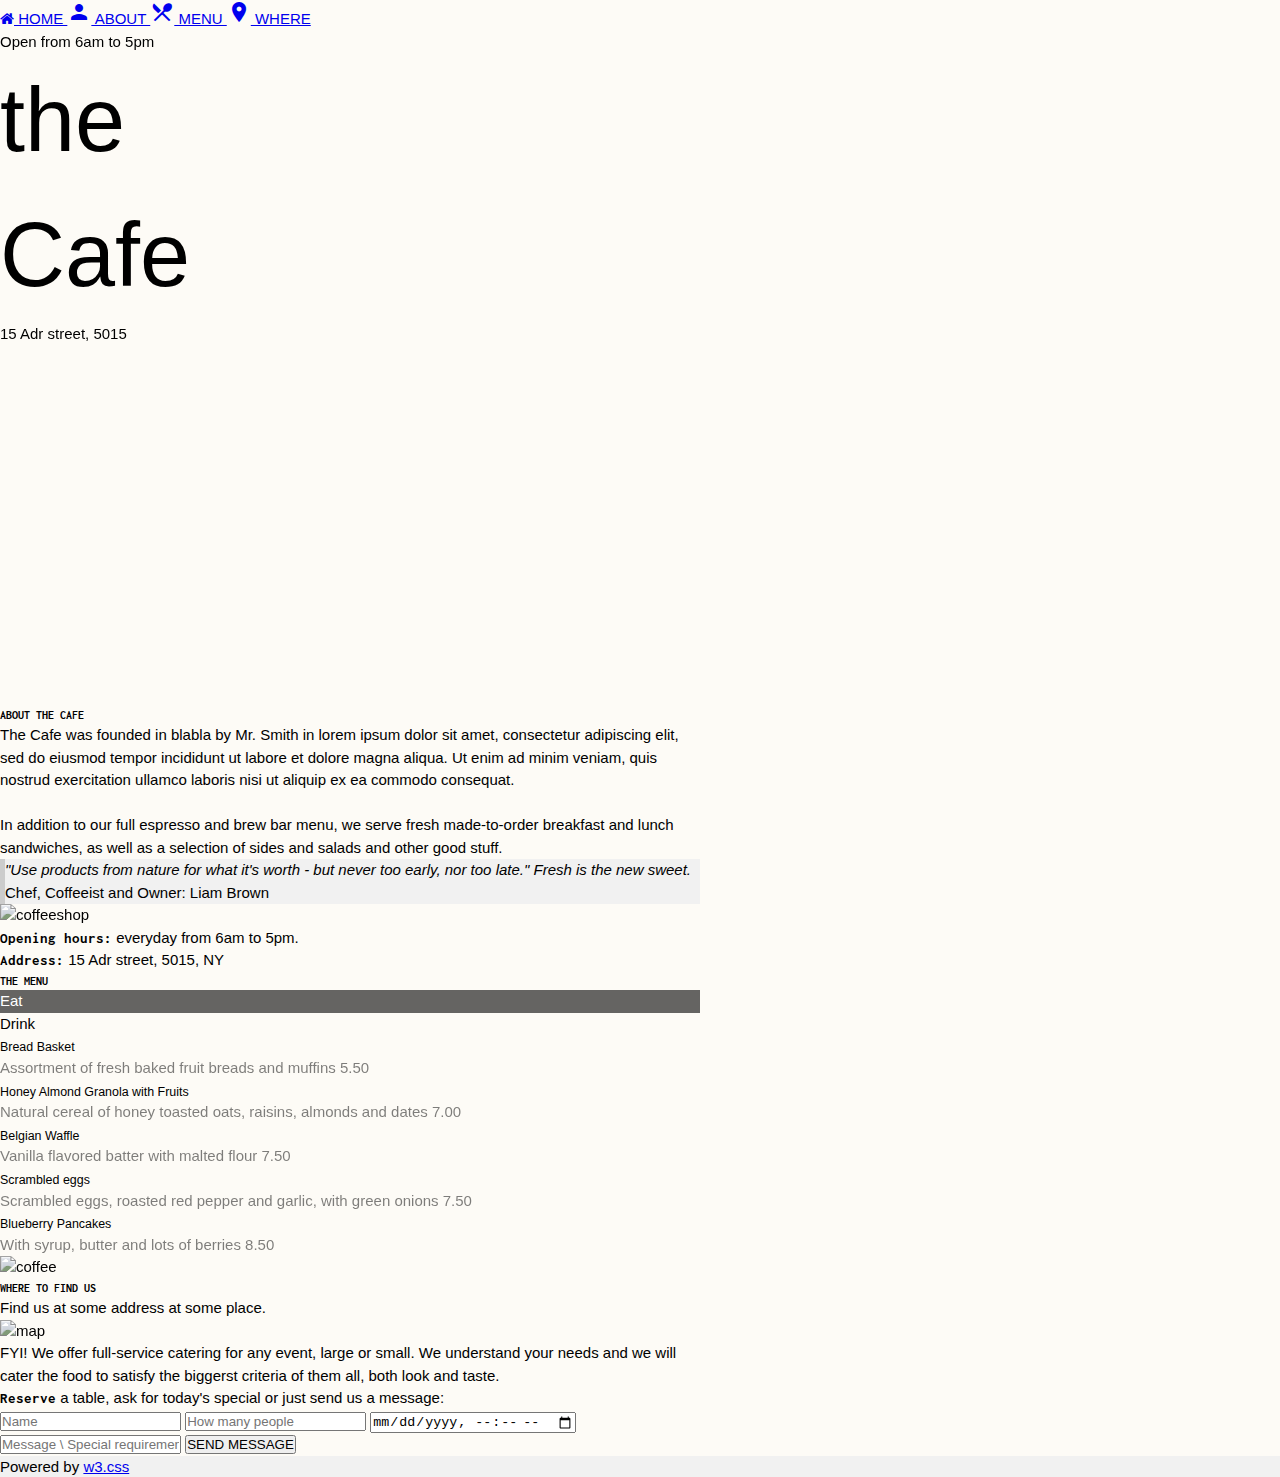
==== commit 4fc0cceb: "Add icons in navbar of index.html" ====
--- a/index.html
+++ b/index.html
@@ -12,11 +12,11 @@
     <!-- bootstrap link -->
     <link rel="stylesheet" href="bootstrap.css">
 
-    <!-- javascript link-->
-    <script src="indexJS.js"></script>
-
     <!-- fontawesome icons link -->
     <link rel="stylesheet" href="https://cdnjs.cloudflare.com/ajax/libs/font-awesome/4.7.0/css/font-awesome.min.css">
+    
+    <!-- google icons -->
+    <link href="https://fonts.googleapis.com/icon?family=Material+Icons" rel="stylesheet">
 
     <!-- google fonts -->
     <link rel="stylesheet" href="https://fonts.googleapis.com/css?family=Oswald">
@@ -27,10 +27,18 @@
 
     <!-- top nav bar -->
     <nav class="row bg-dark text-white display-9 py-2 px-3 position-fixed fixed-top">
-        <a href="#home" class="col-3 text-center py-2">HOME</a>
-        <a href="#about" class="col-3 text-center py-2">ABOUT</a>
-        <a href="#menu" class="col-3 text-center py-2">MENU</a>
-        <a href="#where" class="col-3 text-center py-2">WHERE</a>
+        <a href="#home" class="col-3 text-center py-2 d-flex align-items-center justify-content-center">
+            <i class="fa fa-home mr-2 display-7" aria-hidden="true"></i> HOME
+        </a>
+        <a href="#about" class="col-3 text-center py-2 d-flex align-items-center justify-content-center">
+            <i class="material-icons mr-2 display-7">person</i> ABOUT
+        </a>
+        <a href="#menu" class="col-3 text-center py-2 d-flex align-items-center justify-content-center">
+            <i class="material-icons mr-2 display-7">restaurant_menu</i> MENU
+        </a>
+        <a href="#where" class="col-3 text-center py-2 d-flex align-items-center justify-content-center">
+            <i class="material-icons mr-2 display-7">place</i> WHERE
+        </a>
     </nav>
 
     <!-- header section -->
@@ -147,6 +155,7 @@
         <p class="text-center display-7 my-3">Powered by <a href="#link" class="text-decoration-underline">w3.css</a></p>
     </footer>
 
-    
+    <!-- javascript link-->
+    <script src="indexJS.js"></script>
 </body>
 </html>--- a/indexCSS.css
+++ b/indexCSS.css
@@ -1,107 +1,124 @@
+/* vietnamese */
+@font-face {
+    font-family: 'Inconsolata';
+    font-style: normal;
+    font-weight: 400;
+    font-stretch: 100%;
+    src: url(https://fonts.gstatic.com/s/inconsolata/v21/QldgNThLqRwH-OJ1UHjlKENVzkWGVkL3GZQmAwLYxYWI2qfdm7Lpp4U8WRL2l2eY.woff2) format('woff2');
+    unicode-range: U+0102-0103, U+0110-0111, U+0128-0129, U+0168-0169, U+01A0-01A1, U+01AF-01B0, U+1EA0-1EF9, U+20AB;
+  }
+  /* latin-ext */
+  @font-face {
+    font-family: 'Inconsolata';
+    font-style: normal;
+    font-weight: 400;
+    font-stretch: 100%;
+    src: url(https://fonts.gstatic.com/s/inconsolata/v21/QldgNThLqRwH-OJ1UHjlKENVzkWGVkL3GZQmAwLYxYWI2qfdm7Lpp4U8WRP2l2eY.woff2) format('woff2');
+    unicode-range: U+0100-024F, U+0259, U+1E00-1EFF, U+2020, U+20A0-20AB, U+20AD-20CF, U+2113, U+2C60-2C7F, U+A720-A7FF;
+  }
+  /* latin */
+  @font-face {
+    font-family: 'Inconsolata';
+    font-style: normal;
+    font-weight: 400;
+    font-stretch: 100%;
+    src: url(https://fonts.gstatic.com/s/inconsolata/v21/QldgNThLqRwH-OJ1UHjlKENVzkWGVkL3GZQmAwLYxYWI2qfdm7Lpp4U8WR32lw.woff2) format('woff2');
+    unicode-range: U+0000-00FF, U+0131, U+0152-0153, U+02BB-02BC, U+02C6, U+02DA, U+02DC, U+2000-206F, U+2074, U+20AC, U+2122, U+2191, U+2193, U+2212, U+2215, U+FEFF, U+FFFD;
+  }
+  
+
+
 *{
+    padding: 0;
     margin: 0;
-    padding: 0;
     box-sizing: border-box;
-    /* border: 1px solid red; */
 }
 
 html{
     scroll-behavior: smooth;
 }
 
-.main-content{
-    max-width: 1400px;
+body{
+    background-color: #fdfbf6 !important;
+    font-size: 15px;
+    line-height: 1.5;
+    font-family: "Inconsolata", sans-serif !important;
 }
 
-body,h1,h2,h3,h4,h5,h6{
-    font-family: "Karma", sans-serif !important;
+ul li h5{
+    font-family: "Segoe UI",Arial,sans-serif;
+    font-weight: 400 !important;
 }
 
-/* top bar */
-
-#top-bar div div:first-child:hover{
-    background-color: #aaaaaa;
+/* top nav bar */
+nav a:hover{
+    color: #000;
+    background-color: #c7c7c7 !important;
 }
 
-/* side bar */
-#side-nav{
-    min-width: 300px;
-    width: 40%;
-    top: 0;
-    left: -1000%;
-    z-index: 2000;
-    color: #000 !important;
-    transition: all 0.5s;
+/* header section */
+header{
+    background-image: url('/cafe-images/coffee.jpg');
+    background-size: cover;
+    background-position: center;
+    min-height: 75vh;
+    filter: grayscale(70%);
 }
 
-#side-nav a:hover{
-    background-color: #cecece;
+header div:nth-child(1){
+    bottom: 0;
+    left: 0;
 }
 
-/* food scetion */
-
-#food>div{
-    padding: 100px 0px 50px 0px;
+header div:nth-child(2){
+    font-size: 90px;
 }
 
-#food div div div h1{
-    font-size: 24px;
-    text-align: center;
-    margin: 16px 0px 24px 0px;
-}
-
-#food>div>div>div>p{
-    text-align: center;
-    margin: 16px 0px 30px 0px;
-}
-
-/* pagination */
-.pagination a{
-    transition: border-radius 0.2s ease-in;
-}
-
-.pagination a i{
-    font-size: 12px;
-}
-
-.pagination a{
-    transition: border-radius 0.5s ease-out;
-}
-
-.pagination a:hover{
-    color: #fff;
-    background-color: #000;
-    border-radius: 50%;
+header div:nth-child(3){
+    bottom: 0;
+    right: 0;
 }
 
 /* about section */
-
-#about h1{
-    font-size: 30px;
+#about div{
+    background-color: #f1f1f1;
+    border-left: 5px solid #ccc;
 }
 
-#about div img{
-    max-width: 100%;
-    width: 800px;
+#about img{
+    filter: grayscale(70%);
 }
 
-#about div h2{
-    font-size: 20px;
-    font-weight: bold;
+/* menu section */
+
+.menu-option-active{
+    color: #fff !important;
+    background-color: rgba(0,0,0,0.6) !important;
 }
 
-#about div h4{
-    font-size: 16px;
+#menu ul li p{
+    opacity: 50%;
 }
 
-#footer h1{
-    font-size: 25px;
+#menu ul{
+    display: none;
 }
 
-#footer img{
-    width: 100px;
+#menu ul.menu-active{
+    display: block;
 }
 
-#footer ul li:hover{
-    background-color: #bbbbbb;
+/* address */
+#where form button:hover{
+    color: #000 !important;
+    background-color: #c7c7c7 !important;
+}
+
+/* footer */
+footer{
+    background-color: #f1f1f1;
+}
+
+footer p a:hover{
+    color: rgb(62, 207, 62);
 }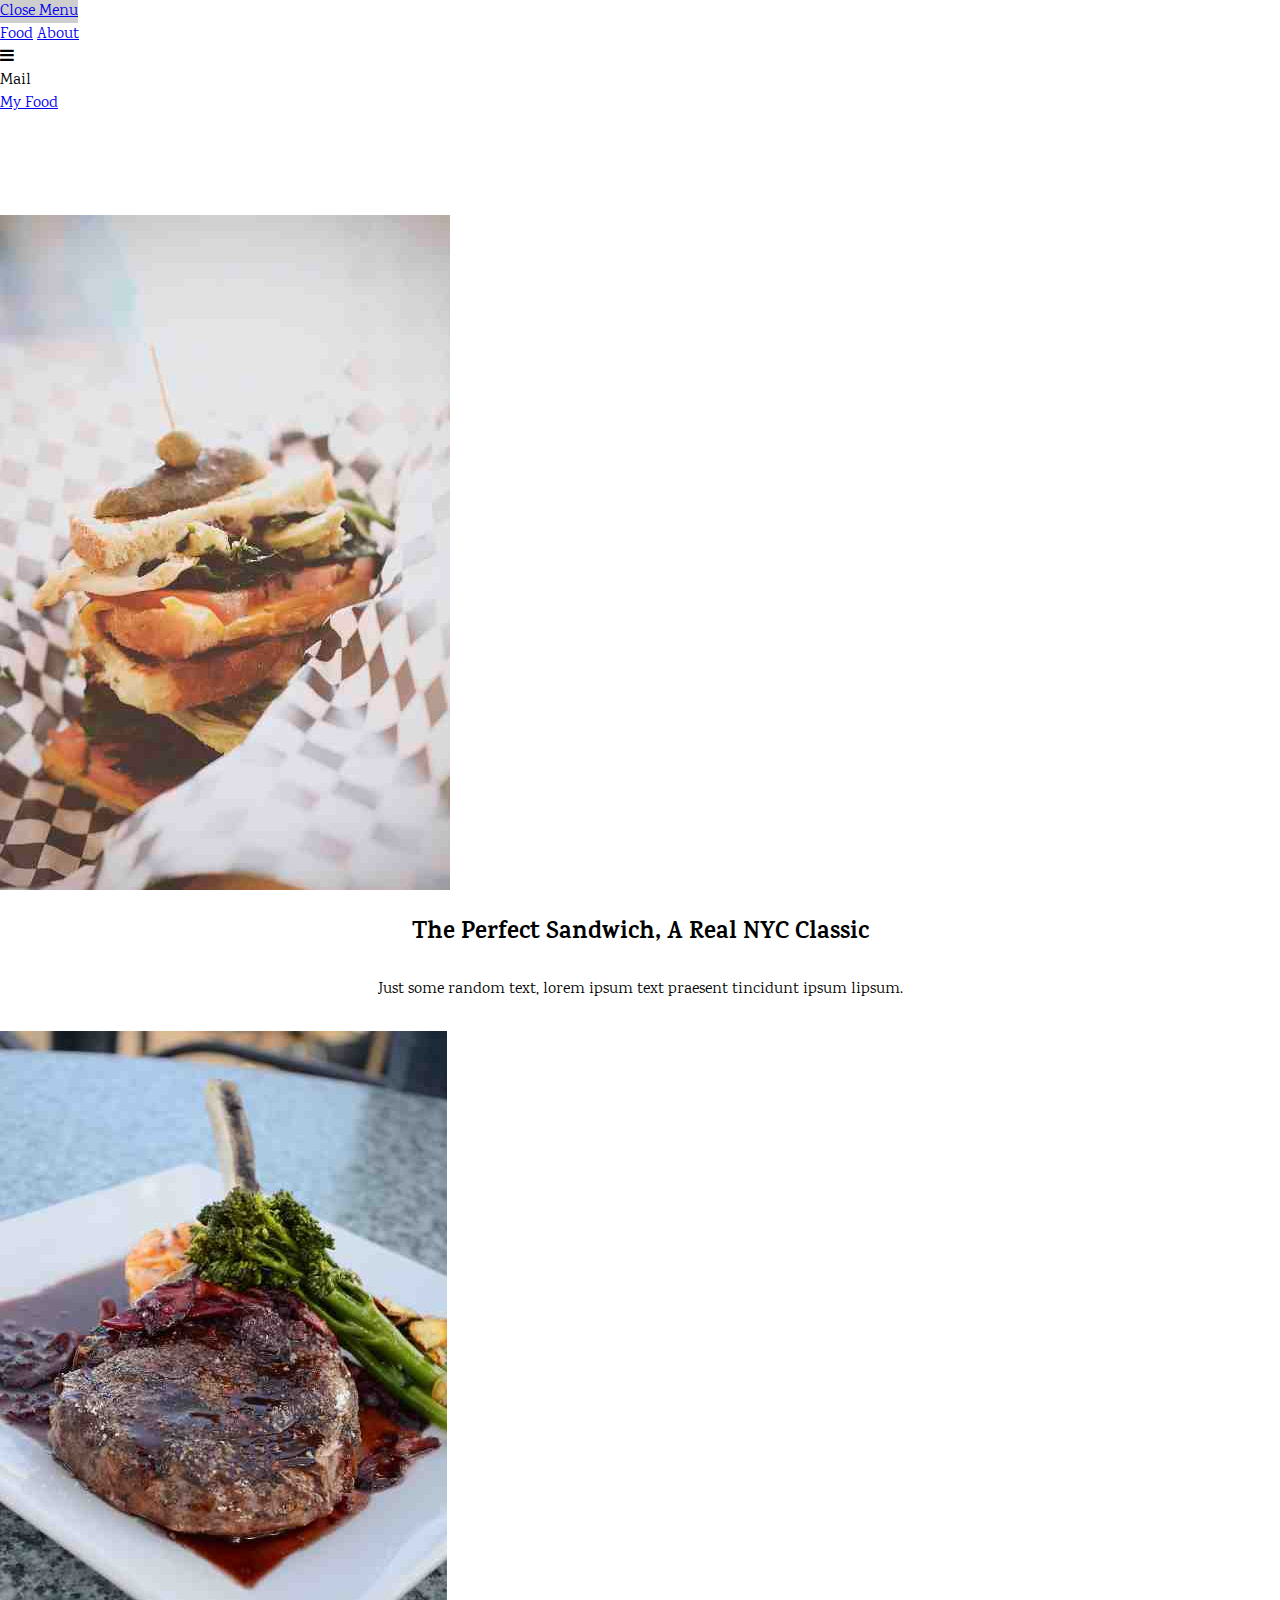
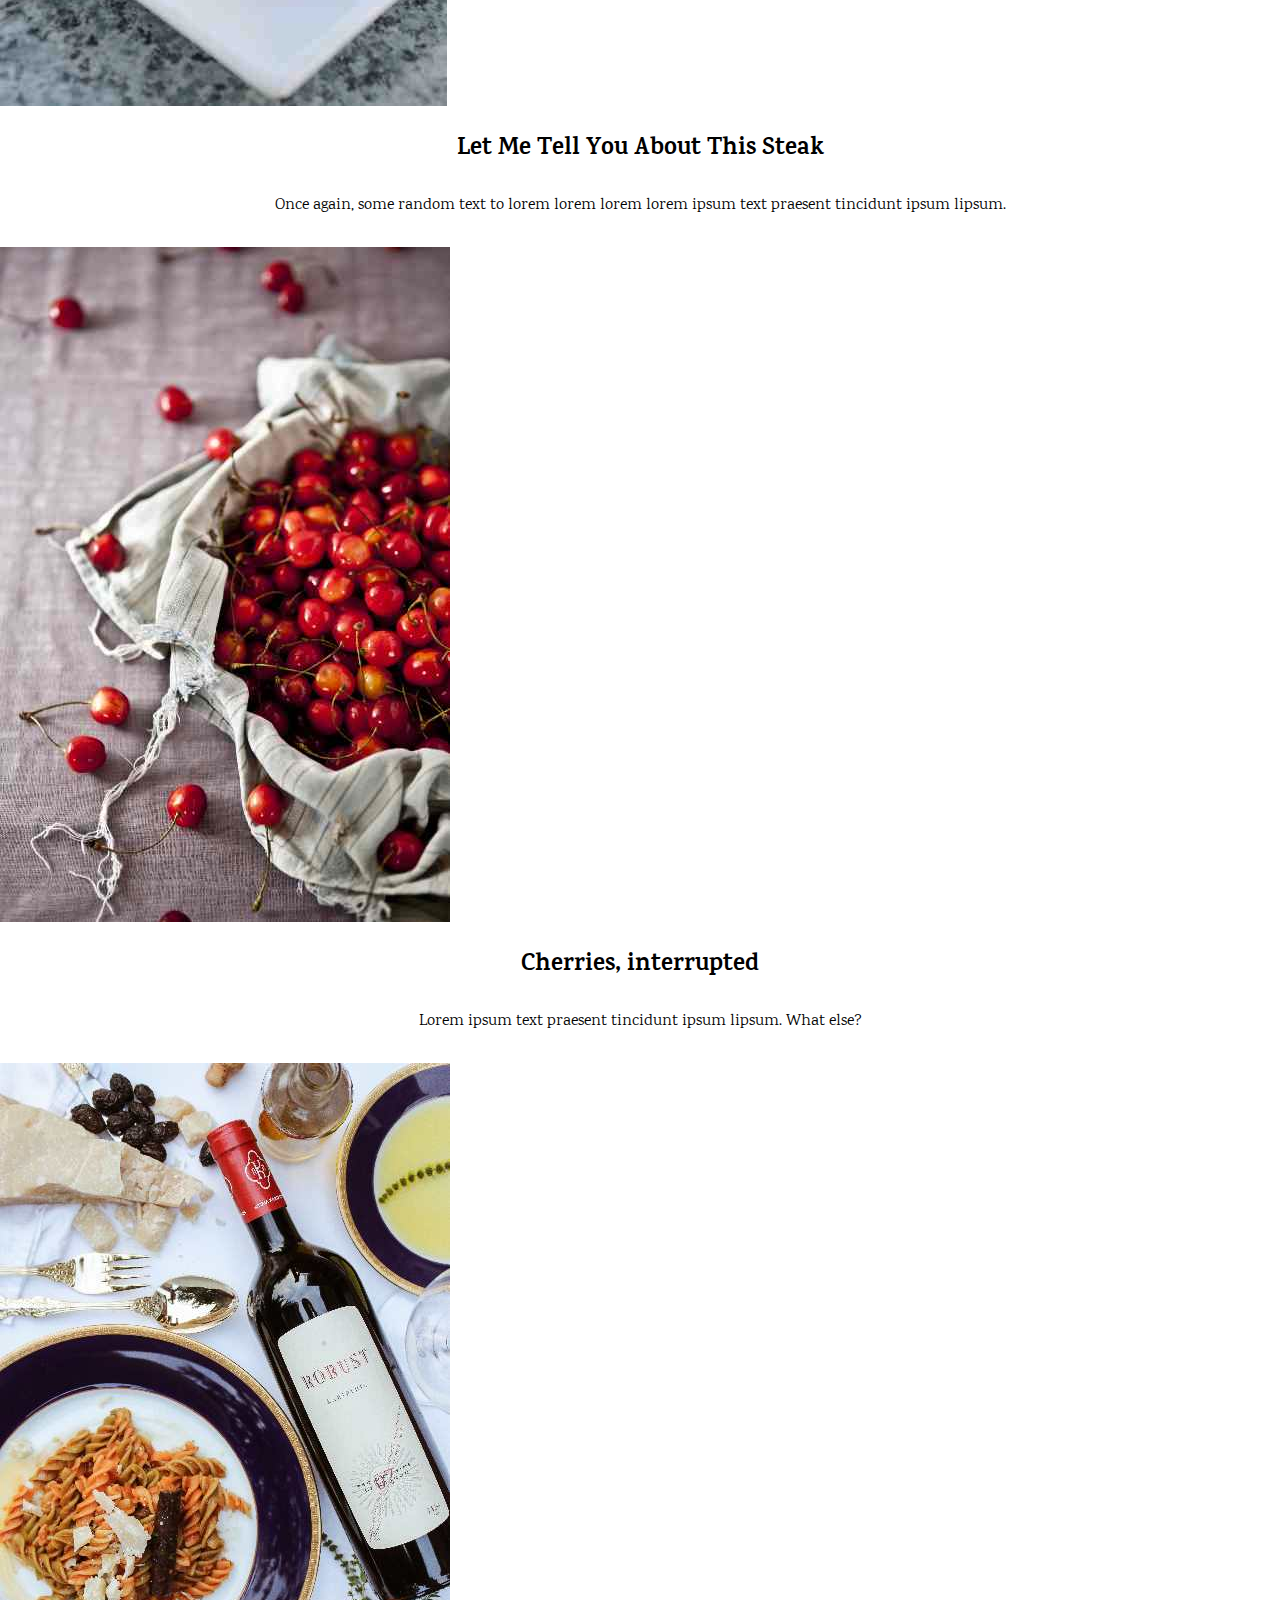
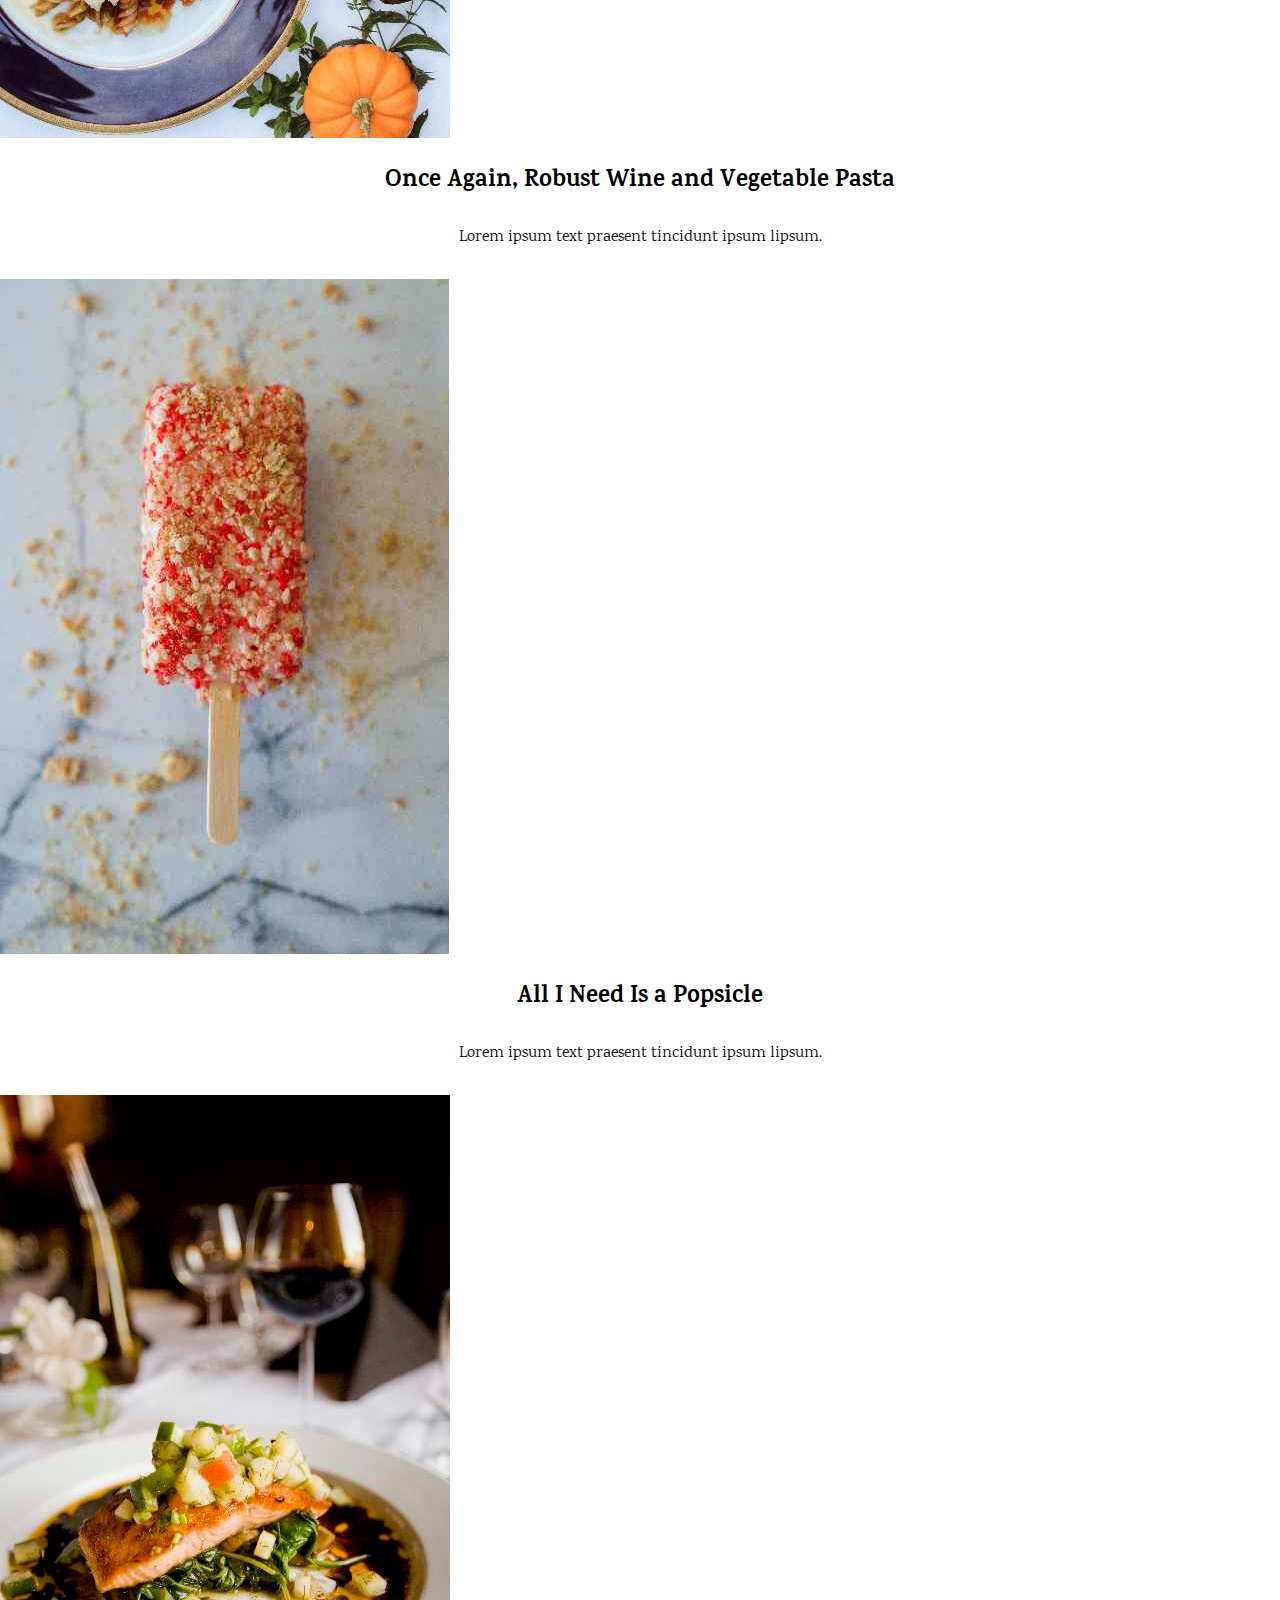
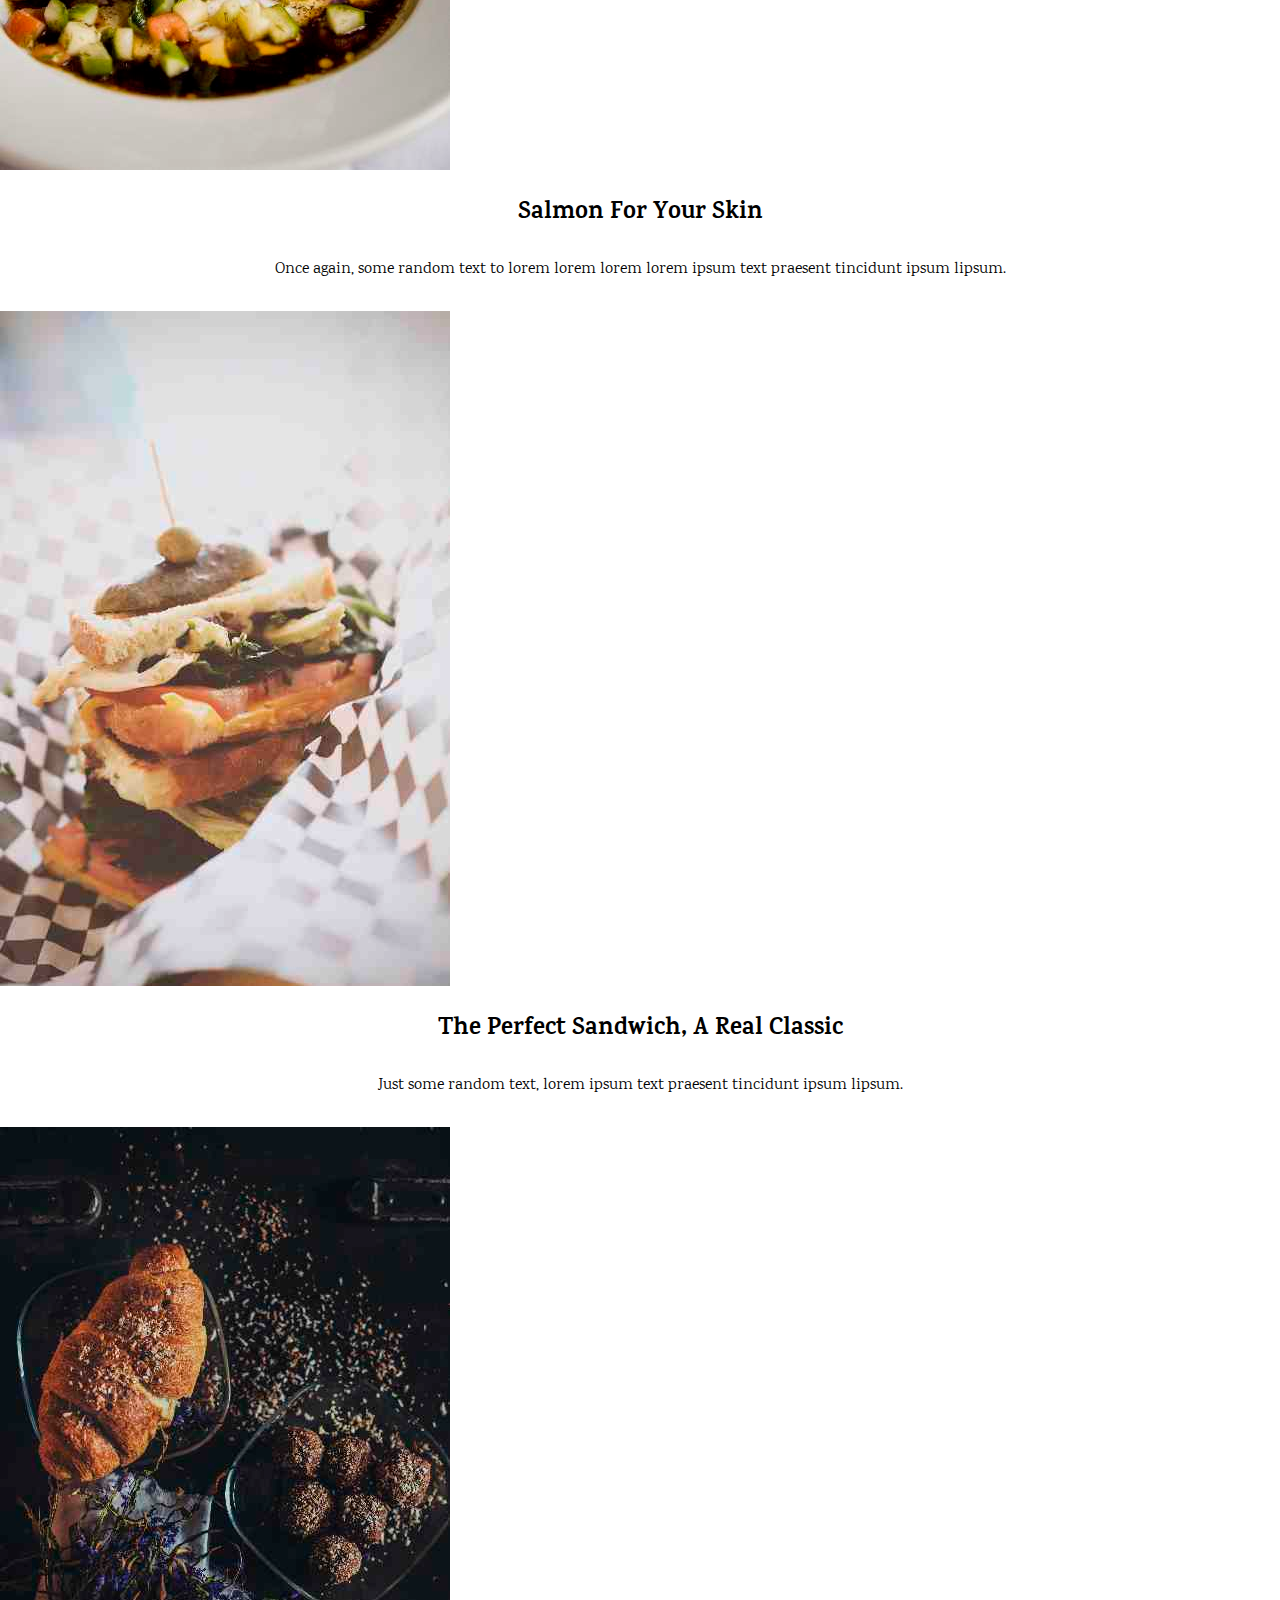
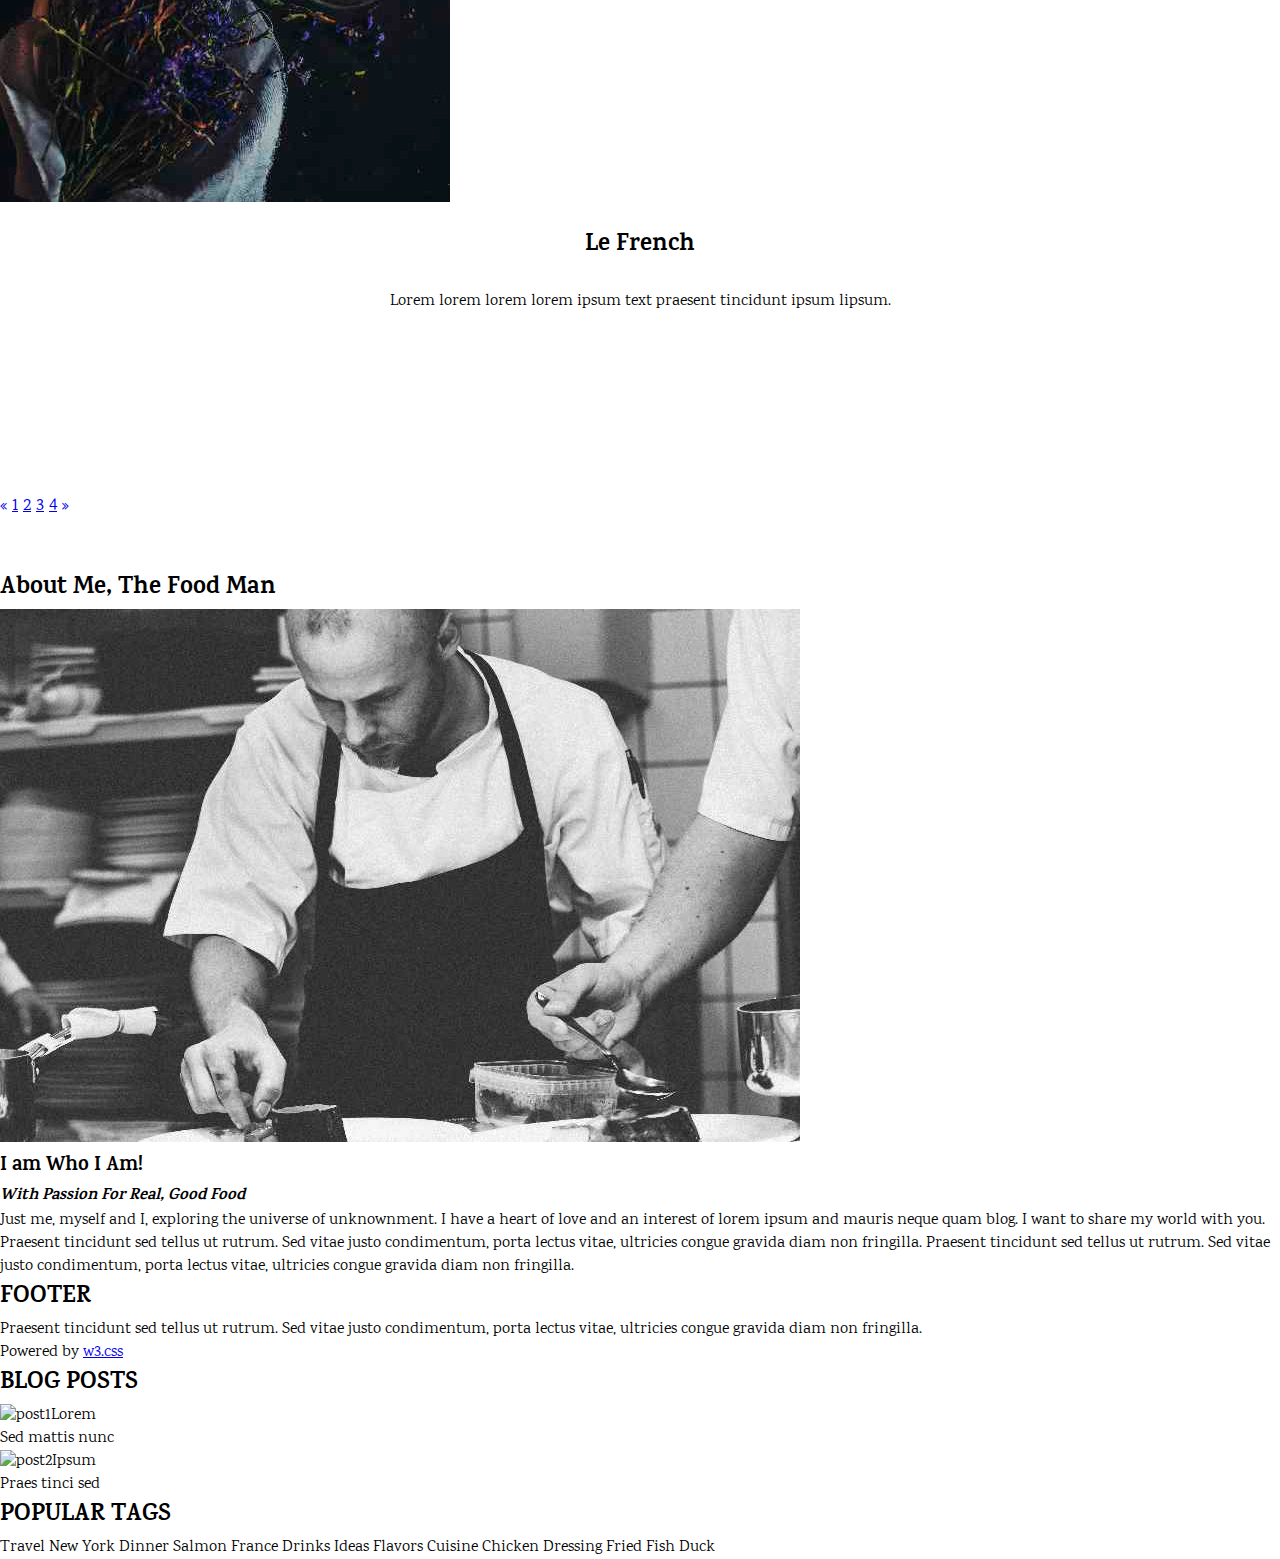
==== commit 3a4676ea: "Revert "Add user-profile-images folder"" ====
--- a/index.html
+++ b/index.html
@@ -4,158 +4,178 @@
     <meta charset="UTF-8">
     <meta http-equiv="X-UA-Compatible" content="IE=edge">
     <meta name="viewport" content="width=device-width, initial-scale=1.0">
-    <title>Cafe Caffeteria</title>
-
     <!-- custom css link -->
     <link rel="stylesheet" href="indexCSS.css">
-
     <!-- bootstrap link -->
     <link rel="stylesheet" href="bootstrap.css">
-
-    <!-- fontawesome icons link -->
+    <!-- font awesome link -->
     <link rel="stylesheet" href="https://cdnjs.cloudflare.com/ajax/libs/font-awesome/4.7.0/css/font-awesome.min.css">
-    
-    <!-- google icons -->
-    <link href="https://fonts.googleapis.com/icon?family=Material+Icons" rel="stylesheet">
-
     <!-- google fonts -->
-    <link rel="stylesheet" href="https://fonts.googleapis.com/css?family=Oswald">
-    <link rel="stylesheet" href="https://fonts.googleapis.com/css?family=Open Sans">
-    <link rel="stylesheet" href="https://fonts.googleapis.com/css?family=Inconsolata">
+    <link rel="stylesheet" href="https://fonts.googleapis.com/css?family=Karma">
+    <!-- link custom javascript -->
+    <script src="indexJS.js"></script>
+    <title>Food Blog</title>
 </head>
 <body>
 
-    <!-- top nav bar -->
-    <nav class="row bg-dark text-white display-9 py-2 px-3 position-fixed fixed-top">
-        <a href="#home" class="col-3 text-center py-2 d-flex align-items-center justify-content-center">
-            <i class="fa fa-home mr-2 display-7" aria-hidden="true"></i> HOME
-        </a>
-        <a href="#about" class="col-3 text-center py-2 d-flex align-items-center justify-content-center">
-            <i class="material-icons mr-2 display-7">person</i> ABOUT
-        </a>
-        <a href="#menu" class="col-3 text-center py-2 d-flex align-items-center justify-content-center">
-            <i class="material-icons mr-2 display-7">restaurant_menu</i> MENU
-        </a>
-        <a href="#where" class="col-3 text-center py-2 d-flex align-items-center justify-content-center">
-            <i class="material-icons mr-2 display-7">place</i> WHERE
-        </a>
+    <!-- side navbar -->
+     <nav class="position-fixed vh-100 display-6 font-weight-normal bg-white" id="side-nav">
+        <a href="#link" class="d-block w-100 pl-4 py-4" onclick="closeSideNav()">Close Menu</a>
+        <div>
+            <a href="#food" class="d-block w-100 pl-4 py-4" onclick="closeSideNav()">Food</a>
+            <a href="#about" class="d-block w-100 pl-4 py-4" onclick="closeSideNav()">About</a>
+        </div>
     </nav>
+    
+    <div class="main-content mx-auto">
 
-    <!-- header section -->
-    <header class="position-relative" id="home">
-        <div class="position-absolute text-white d-sm-block d-none p-2">
-            <span class=" bg-dark px-2">Open from 6am to 5pm</span>
-        </div>
-        <div class="position-absolute text-white d-middle">
-            <span>the <br> Cafe</span>
-        </div>
-        <div class="position-absolute text-white p-2">
-            <span>15 Adr street, 5015</span>
-        </div>
-    </header>
-
-    <!-- main content -->
-    <div class="mx-auto" style="max-width: 700px;">
-    
-        <!-- about section -->
-        <div class="container display-7 pt-3" id="about">
-            <h5 class="text-center py-5"><span class="text-white bg-dark px-2 my-3">ABOUT THE CAFE</span></h5>
-            <p class="my-3">The Cafe was founded in blabla by Mr. Smith in lorem ipsum dolor sit amet, consectetur adipiscing elit, sed do eiusmod tempor incididunt ut labore et dolore magna aliqua. Ut enim ad minim veniam, quis nostrud exercitation ullamco laboris nisi ut aliquip ex ea commodo consequat.
-                <br><br>In addition to our full espresso and brew bar menu, we serve fresh made-to-order breakfast and lunch sandwiches, as well as a selection of sides and salads and other good stuff.</p>
-            <div class="container my-3 py-2">
-                <p class="my-3"><i>"Use products from nature for what it's worth - but never too early, nor too late." Fresh is the new sweet.</i></p>
-                <p class="my-3">Chef, Coffeeist and Owner: Liam Brown</p>
+        <!-- top bar -->
+        <div class="display-6 font-weight-normal bg-white position-fixed fixed-top" id="top-bar">
+            <div class="overflow-auto mx-auto" style="max-width: 1400px;">
+                <div class="float-left px-3 py-4" onclick="openSideNav()"><i class="fa fa-bars"></i></div>
+                <div class="float-right px-3 py-4">Mail</div>
+                <div class="py-4 text-center"><a href="#food">My Food</a></div>
             </div>
-            <img src="cafe-images/coffeeshop.jpg" class="w-100" alt="coffeeshop">
-            <p class="my-3"><b>Opening hours:</b> everyday from 6am to 5pm.</p>
-            <p class="my-3"><b>Address:</b> 15 Adr street, 5015, NY</p>
         </div>
 
-        <!-- menu section -->
-        <div class="container display-7 pt-4" id="menu">
-            <h5 class="text-center py-5"><span class="text-white bg-dark px-2">THE MENU</span></h5>
+        <!-- food section -->
+        <div class="container" id="food">
 
-            <!-- select menu -->
-            <div class="container no-gutters shadow  bg-white">
-                <div class="row py-2 px-3 shadow">
-                    <div class="col-6 no-gutters text-center menu-option-active" onclick="openMenu(this,0)">Eat</div>
-                    <div class="col-6 no-gutters text-center" onclick="openMenu(this,1)">Drink</div>
+            <!-- food images and description -->
+            <div class="row">
+                <div class="col-sm-3 col-12 my-3 no-gutters">
+                    <div class="container-fluid">
+                        <img src="foodBlog-images/dish1.jpg" class="w-100" alt="Sandwich">
+                        <h1>The Perfect Sandwich, A Real NYC Classic</h1>
+                        <p>Just some random text, lorem ipsum text praesent tincidunt ipsum lipsum.</p>
+                    </div>
                 </div>
-                <!-- Eating menu -->
-                <ul class="container py-3 list-unstyled menu-active" id="eat">
-                    <li class="py-3">
-                        <h5 class="my-3">Bread Basket</h5>
-                        <p class="my-3">Assortment of fresh baked fruit breads and muffins 5.50</p>
-                    </li>
-                    <li class="py-3">
-                        <h5 class="my-3">Honey Almond Granola with Fruits</h5>
-                        <p class="my-3">Natural cereal of honey toasted oats, raisins, almonds and dates 7.00</p>
-                    </li>
-                    <li class="py-3">
-                        <h5 class="my-3">Belgian Waffle</h5>
-                        <p class="my-3">Vanilla flavored batter with malted flour 7.50</p>
-                    </li>
-                    <li class="py-3">
-                        <h5 class="my-3">Scrambled eggs</h5>
-                        <p class="my-3">Scrambled eggs, roasted red pepper and garlic, with green onions 7.50</p>
-                    </li>
-                    <li class="py-3">
-                        <h5 class="my-3">Blueberry Pancakes</h5>
-                        <p class="my-3">With syrup, butter and lots of berries 8.50</p>
-                    </li>
-                </ul>
-
-                <!-- drinking menu -->
-                <ul class="container py-3 list-unstyled" id="drink" style="top: 0;">
-                    <li class="py-3">
-                        <h5 class="my-3">Coffee</h5>
-                        <p class="my-3">Regular coffee 2.50</p>
-                    </li>
-                    <li class="py-3">
-                        <h5 class="my-3">Chocolato</h5>
-                        <p class="my-3">Chocolate espresso with milk 4.50</p>
-                    </li>
-                    <li class="py-3">
-                        <h5 class="my-3">Corretto</h5>
-                        <p class="my-3">Whiskey and coffee 5.00</p>
-                    </li>
-                    <li class="py-3">
-                        <h5 class="my-3">Iced tea</h5>
-                        <p class="my-3">Hot tea, except not hot 3.00</p>
-                    </li>
-                    <li class="py-3">
-                        <h5 class="my-3">Soda</h5>
-                        <p class="my-3">Coke, Sprite, Fanta, etc. 2.50</p>
-                    </li>
-                </ul>
+                <div class="col-sm-3 col-12 my-3 no-gutters">
+                    <div class="container-fluid">
+                        <img src="foodBlog-images/dish2.jpg" class="w-100" alt="Steak">
+                        <h1>Let Me Tell You About This Steak</h1>
+                        <p>Once again, some random text to lorem lorem lorem lorem ipsum text praesent tincidunt ipsum lipsum.</p>
+                    </div>
+                </div>
+                <div class="col-sm-3 col-12 my-3 no-gutters">
+                    <div class="container-fluid">
+                        <img src="foodBlog-images/dish3.jpg" class="w-100" alt="Cherries">
+                        <h1>Cherries, interrupted</h1>
+                        <p>Lorem ipsum text praesent tincidunt ipsum lipsum. What else?</p>
+                    </div>
+                </div>
+                <div class="col-sm-3 col-12 my-3 no-gutters">
+                    <div class="container-fluid">
+                        <img src="foodBlog-images/dish4.jpg" class="w-100" alt="Pasta">
+                        <h1>Once Again, Robust Wine and Vegetable Pasta</h1>
+                        <p>Lorem ipsum text praesent tincidunt ipsum lipsum.</p>
+                    </div>
+                </div>
+                <div class="col-sm-3 col-12 my-3 no-gutters">
+                    <div class="container-fluid">
+                        <img src="foodBlog-images/dish5.jpg" class="w-100" alt="Popsicle">
+                        <h1>All I Need Is a Popsicle</h1>
+                        <p>Lorem ipsum text praesent tincidunt ipsum lipsum.</p>
+                    </div>
+                </div>
+                <div class="col-sm-3 col-12 my-3 no-gutters">
+                    <div class="container-fluid">
+                        <img src="foodBlog-images/dish6.jpg" class="w-100" alt="Salmon">
+                        <h1>Salmon For Your Skin</h1>
+                        <p>Once again, some random text to lorem lorem lorem lorem ipsum text praesent tincidunt ipsum lipsum.</p>
+                    </div>
+                </div>
+                <div class="col-sm-3 col-12 my-3 no-gutters">
+                    <div class="container-fluid">
+                        <img src="foodBlog-images/dish7.jpg" class="w-100" alt="Sandwich">
+                        <h1>The Perfect Sandwich, A Real Classic</h1>
+                        <p>Just some random text, lorem ipsum text praesent tincidunt ipsum lipsum.</p>
+                    </div>
+                </div>
+                <div class="col-sm-3 col-12 my-3 no-gutters">
+                    <div class="container-fluid">
+                        <img src="foodBlog-images/dish8.jpg" class="w-100" alt="Croissant">
+                        <h1>Le French</h1>
+                        <p>Lorem lorem lorem lorem ipsum text praesent tincidunt ipsum lipsum.</p>
+                    </div>
+                </div>
             </div>
 
-            <img src="cafe-images/coffee.jpg" class="w-100 mt-5" alt="coffee" style="filter: grayscale(70%);">
+            <!-- pagination -->
+            <div class="pagination justify-content-center">
+                <div style="font-size: 18px;">
+                    <a href="#link1" class="px-3 py-1"><i class="fa fa-angle-double-left"></i></a>
+                    <a href="#link1" class="bg-dark text-white px-3 py-1">1</a>
+                    <a href="#link1" class="px-3 py-1">2</a>
+                    <a href="#link1" class="px-3 py-1">3</a>
+                    <a href="#link1" class="px-3 py-1">4</a>
+                    <a href="#link1" class="px-3 py-1"><i class="fa fa-angle-double-right"></i></a>
+                </div>
+            </div>
         </div>
 
-        <!-- contact and address section -->
-        <div class="container display-7 py-5" id="where">
-            <h5 class="text-center my-5"><span class="text-white bg-dark px-2">WHERE TO FIND US</span></h5>
-            <p class="my-3">Find us at some address at some place.</p>
-            <img src="cafe-images/map.jpg" alt="map" class="my-3 w-100" style="filter: grayscale(70%);">
-            <p class="my-3"><span class="text-white bg-dark py-1 px-2">FYI!</span> We offer full-service catering for any event, large or small. We understand your needs and we will cater the food to satisfy the biggerst criteria of them all, both look and taste.</p>
-            <p class="my-3"><b>Reserve</b> a table, ask for today's special or just send us a message:</p>
-            <form action="" class="w-100">
-                <input type="text" name="name" placeholder="Name" class="w-100 p-3 my-2" required>
-                <input type="number" name="number" placeholder="How many people" class="w-100 p-3 my-2" required>
-                <input type="datetime-local" name="time" placeholder="Date and Time" class="w-100 p-3 my-2" required>
-                <input type="text" name="name" placeholder="Message \ Special requirements" class="w-100 p-3 my-2" required>
-                <button type="submit" class="text-white bg-dark py-2 px-3 my-3 border-none">SEND MESSAGE</button>
-            </form>
+        <!-- about section -->
+        <div class="container py-5" id="about">
+            <h1 class="text-center my-5">About Me, The Food Man</h1>
+            <div class="container">
+                <img src="foodBlog-images/chef.jpg" class="d-block mx-auto" alt="Chef">
+                <h2 class="text-center my-3">I am Who I Am!</h2>
+                <h4 class="text-center my-3"><i>With Passion For Real, Good Food</i></h4>
+                <p class="text-center my-3">Just me, myself and I, exploring the universe of unknownment.
+                    I have a heart of love and an interest of lorem ipsum and mauris neque quam blog.
+                    I want to share my world with you. Praesent tincidunt sed tellus ut rutrum.
+                    Sed vitae justo condimentum, porta lectus vitae, ultricies congue gravida diam non fringilla.
+                    Praesent tincidunt sed tellus ut rutrum. Sed vitae justo condimentum, porta lectus vitae, ultricies congue gravida diam non fringilla.</p>
+            </div>
         </div>
+
+        <!-- footer section -->
+        <div class="container py-5" id="footer">
+            <div class="row">
+                <div class="col-sm-4 col-12">
+                    <div class="container no-gutters">
+                        <h1 class="text-left my-3">FOOTER</h1>
+                        <p class="text-left my-3">Praesent tincidunt sed tellus ut rutrum.
+                            Sed vitae justo condimentum, porta lectus vitae, ultricies congue gravida diam non fringilla.</p>
+                        <p class="text-left my-3">Powered by <a href="#link" class="text-decoration-underline">w3.css</a></p>
+
+                    </div>
+                </div>
+                <div class="col-sm-4 col-12">
+                    <div class="container no-gutters">
+                        <h1 class="text-left  my-3">BLOG POSTS</h1>
+                        <ul class="list-unstyled">
+                            <li class="py-3"><img src="foodblog-images/popular-post1.jpg" class="px-3 float-left" alt="post1"><span>Lorem</span><br><span>Sed mattis nunc</span></li>
+                            <li class="py-3"><img src="foodblog-images/popular-post2.jpg" class="px-3 float-left" alt="post2"><span>Ipsum</span><br><span>Praes tinci sed</span></li>
+                        </ul>
+                    </div>
+                </div>
+                <div class="col-sm-4 col-12">
+                    <div class="container no-gutters">
+                        <h1 class="text-left  my-3">POPULAR TAGS</h1>
+                        <div>
+                            <p>
+                                <span class="bg-dark display-7 text-white py-1 px-3 my-3 d-inline-block">Travel</span>
+                                <span class="bg-grey display-8 text-white py-1 px-3 my-3 d-inline-block">New York</span>
+                                <span class="bg-grey display-8 text-white py-1 px-3 my-3 d-inline-block">Dinner</span>
+                                <span class="bg-grey display-8 text-white py-1 px-3 my-3 d-inline-block">Salmon</span>
+                                <span class="bg-grey display-8 text-white py-1 px-3 my-3 d-inline-block">France</span>
+                                <span class="bg-grey display-8 text-white py-1 px-3 my-3 d-inline-block">Drinks</span>
+                                <span class="bg-grey display-8 text-white py-1 px-3 my-3 d-inline-block">Ideas</span>
+                                <span class="bg-grey display-8 text-white py-1 px-3 my-3 d-inline-block">Flavors</span>
+                                <span class="bg-grey display-8 text-white py-1 px-3 my-3 d-inline-block">Cuisine</span>
+                                <span class="bg-grey display-8 text-white py-1 px-3 my-3 d-inline-block">Chicken</span>
+                                <span class="bg-grey display-8 text-white py-1 px-3 my-3 d-inline-block">Dressing</span>
+                                <span class="bg-grey display-8 text-white py-1 px-3 my-3 d-inline-block">Fried</span>
+                                <span class="bg-grey display-8 text-white py-1 px-3 my-3 d-inline-block">Fish</span>
+                                <span class="bg-grey display-8 text-white py-1 px-3 my-3 d-inline-block">Duck</span></p>
+                        </div>
+
+                    </div>
+                </div>
+            </div>
+        </div>
+
     </div>
-
-    <!-- footer section -->
-    <footer class="py-5">
-        <p class="text-center display-7 my-3">Powered by <a href="#link" class="text-decoration-underline">w3.css</a></p>
-    </footer>
-
-    <!-- javascript link-->
-    <script src="indexJS.js"></script>
 </body>
 </html>--- a/indexCSS.css
+++ b/indexCSS.css
@@ -1,124 +1,98 @@
-/* vietnamese */
-@font-face {
-    font-family: 'Inconsolata';
-    font-style: normal;
-    font-weight: 400;
-    font-stretch: 100%;
-    src: url(https://fonts.gstatic.com/s/inconsolata/v21/QldgNThLqRwH-OJ1UHjlKENVzkWGVkL3GZQmAwLYxYWI2qfdm7Lpp4U8WRL2l2eY.woff2) format('woff2');
-    unicode-range: U+0102-0103, U+0110-0111, U+0128-0129, U+0168-0169, U+01A0-01A1, U+01AF-01B0, U+1EA0-1EF9, U+20AB;
-  }
-  /* latin-ext */
-  @font-face {
-    font-family: 'Inconsolata';
-    font-style: normal;
-    font-weight: 400;
-    font-stretch: 100%;
-    src: url(https://fonts.gstatic.com/s/inconsolata/v21/QldgNThLqRwH-OJ1UHjlKENVzkWGVkL3GZQmAwLYxYWI2qfdm7Lpp4U8WRP2l2eY.woff2) format('woff2');
-    unicode-range: U+0100-024F, U+0259, U+1E00-1EFF, U+2020, U+20A0-20AB, U+20AD-20CF, U+2113, U+2C60-2C7F, U+A720-A7FF;
-  }
-  /* latin */
-  @font-face {
-    font-family: 'Inconsolata';
-    font-style: normal;
-    font-weight: 400;
-    font-stretch: 100%;
-    src: url(https://fonts.gstatic.com/s/inconsolata/v21/QldgNThLqRwH-OJ1UHjlKENVzkWGVkL3GZQmAwLYxYWI2qfdm7Lpp4U8WR32lw.woff2) format('woff2');
-    unicode-range: U+0000-00FF, U+0131, U+0152-0153, U+02BB-02BC, U+02C6, U+02DA, U+02DC, U+2000-206F, U+2074, U+20AC, U+2122, U+2191, U+2193, U+2212, U+2215, U+FEFF, U+FFFD;
-  }
-  
-
-
 *{
+    margin: 0;
     padding: 0;
-    margin: 0;
     box-sizing: border-box;
+    /* border: 1px solid red; */
 }
 
 html{
     scroll-behavior: smooth;
 }
 
-body{
-    background-color: #fdfbf6 !important;
-    font-size: 15px;
-    line-height: 1.5;
-    font-family: "Inconsolata", sans-serif !important;
+.main-content{
+    max-width: 1400px;
 }
 
-ul li h5{
-    font-family: "Segoe UI",Arial,sans-serif;
-    font-weight: 400 !important;
+body,h1,h2,h3,h4,h5,h6{
+    font-family: "Karma", sans-serif !important;
 }
 
-/* top nav bar */
-nav a:hover{
-    color: #000;
-    background-color: #c7c7c7 !important;
+/* top bar */
+
+#top-bar div div:first-child:hover{
+    background-color: #aaaaaa;
 }
 
-/* header section */
-header{
-    background-image: url('/cafe-images/coffee.jpg');
-    background-size: cover;
-    background-position: center;
-    min-height: 75vh;
-    filter: grayscale(70%);
+/* side bar */
+#side-nav{
+    min-width: 300px;
+    width: 40%;
+    top: 0;
+    left: -1000%;
+    z-index: 2000;
+    color: #000 !important;
+    transition: all 0.5s;
 }
 
-header div:nth-child(1){
-    bottom: 0;
-    left: 0;
+#side-nav a:hover{
+    background-color: #cecece;
 }
 
-header div:nth-child(2){
-    font-size: 90px;
+/* food scetion */
+
+#food>div{
+    padding: 100px 0px 50px 0px;
 }
 
-header div:nth-child(3){
-    bottom: 0;
-    right: 0;
+#food div div div h1{
+    font-size: 24px;
+    text-align: center;
+    margin: 16px 0px 24px 0px;
+}
+
+#food>div>div>div>p{
+    text-align: center;
+    margin: 16px 0px 30px 0px;
+}
+
+/* pagination */
+.pagination a i{
+    font-size: 12px;
+}
+
+.pagination a:hover{
+    color: #fff;
+    background-color: #000;
 }
 
 /* about section */
-#about div{
-    background-color: #f1f1f1;
-    border-left: 5px solid #ccc;
+
+#about h1{
+    font-size: 24px;
 }
 
-#about img{
-    filter: grayscale(70%);
+#about div img{
+    max-width: 100%;
+    width: 800px;
 }
 
-/* menu section */
-
-.menu-option-active{
-    color: #fff !important;
-    background-color: rgba(0,0,0,0.6) !important;
+#about div h2{
+    font-size: 20px;
+    font-weight: bold;
 }
 
-#menu ul li p{
-    opacity: 50%;
+#about div h4{
+    font-size: 16px;
 }
 
-#menu ul{
-    display: none;
+#footer h1{
+    font-size: 24px;
 }
 
-#menu ul.menu-active{
-    display: block;
+#footer img{
+    width: 90px;
 }
 
-/* address */
-#where form button:hover{
-    color: #000 !important;
-    background-color: #c7c7c7 !important;
-}
-
-/* footer */
-footer{
-    background-color: #f1f1f1;
-}
-
-footer p a:hover{
-    color: rgb(62, 207, 62);
+#footer ul li:hover{
+    background-color: #cccccc;
 }